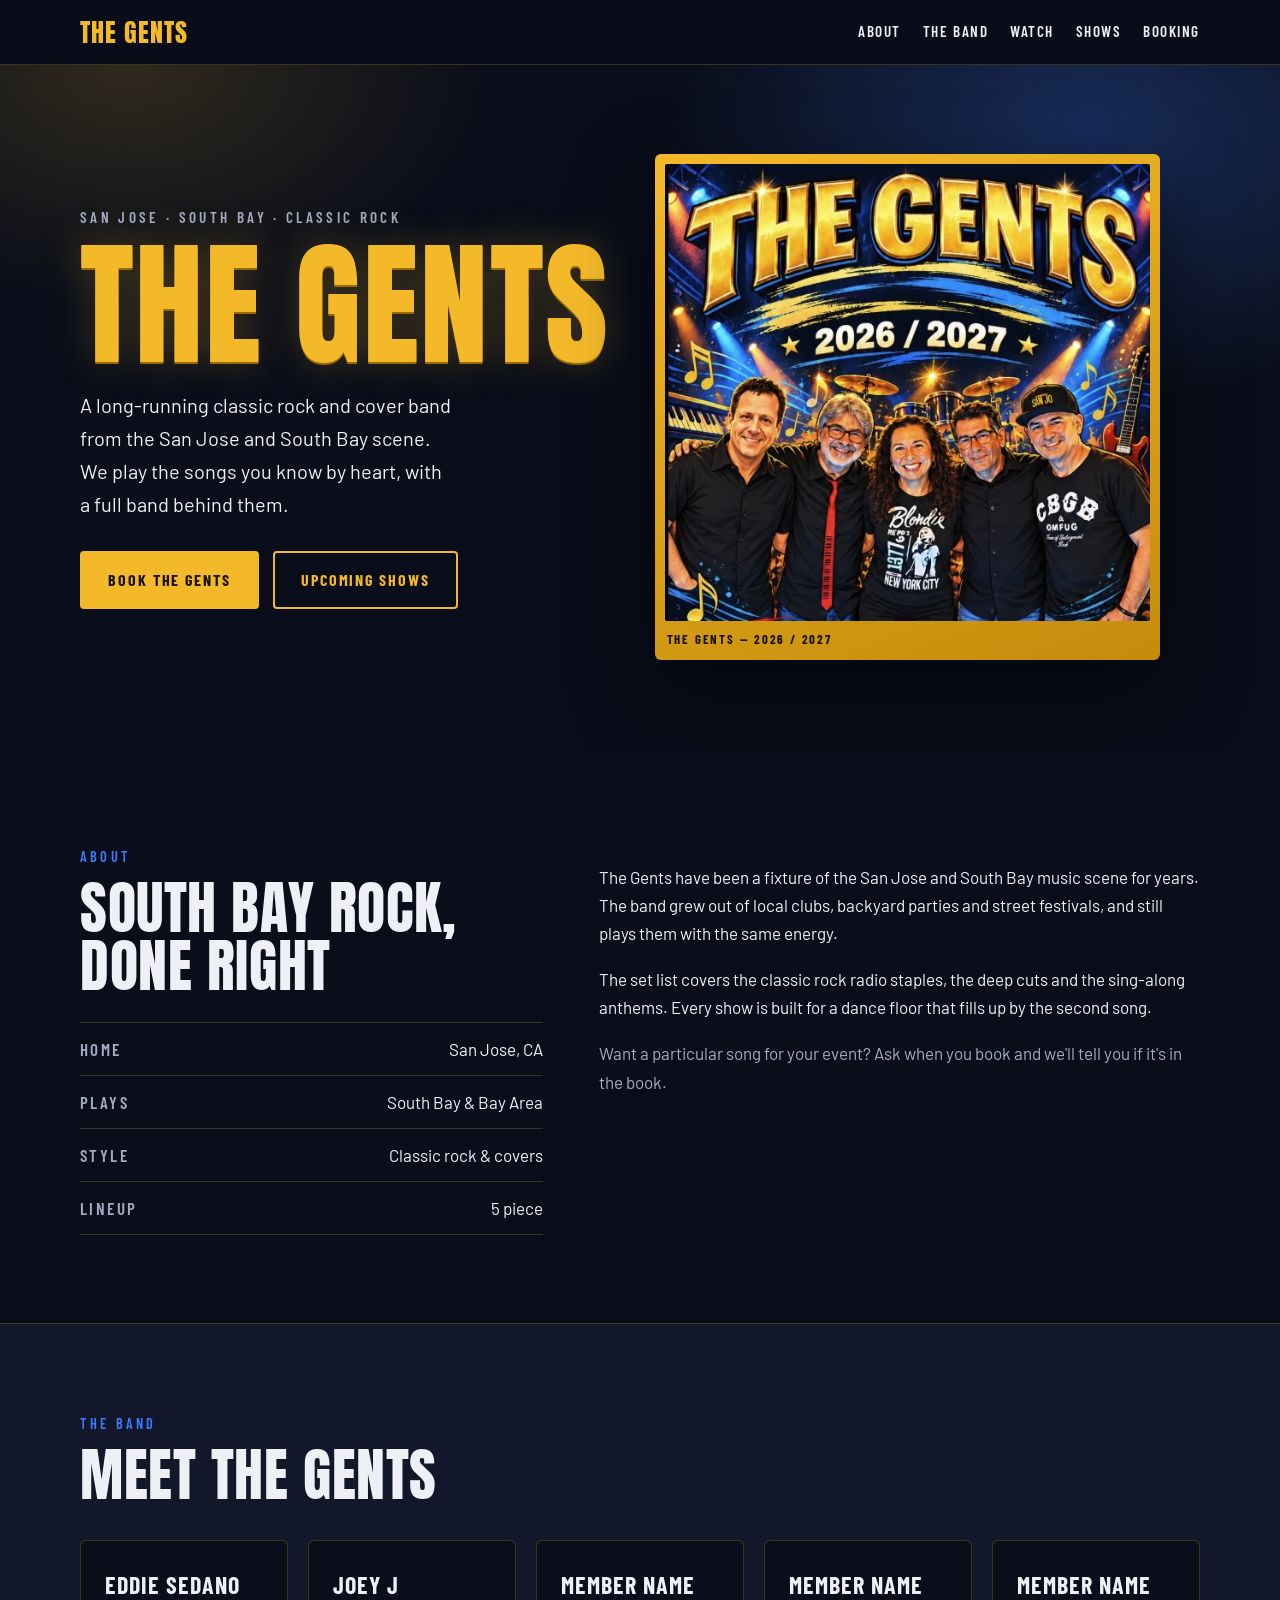
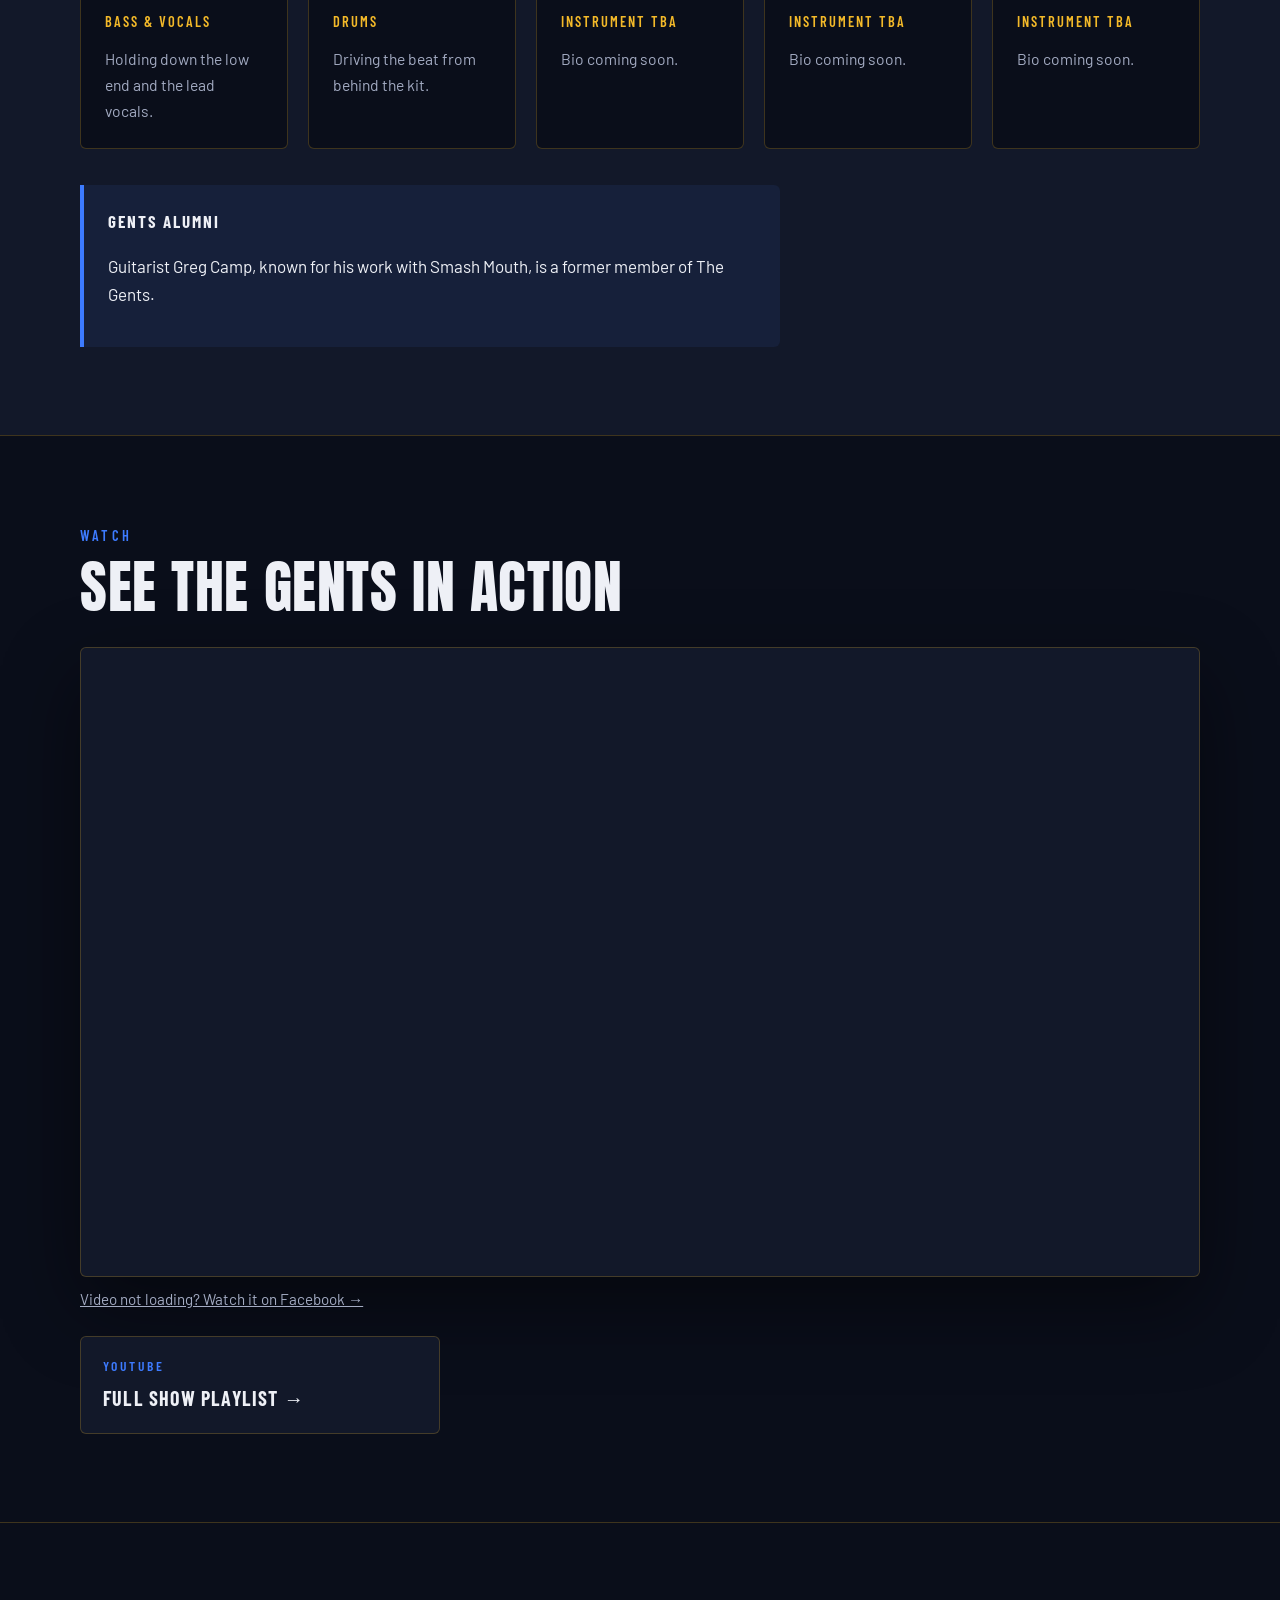
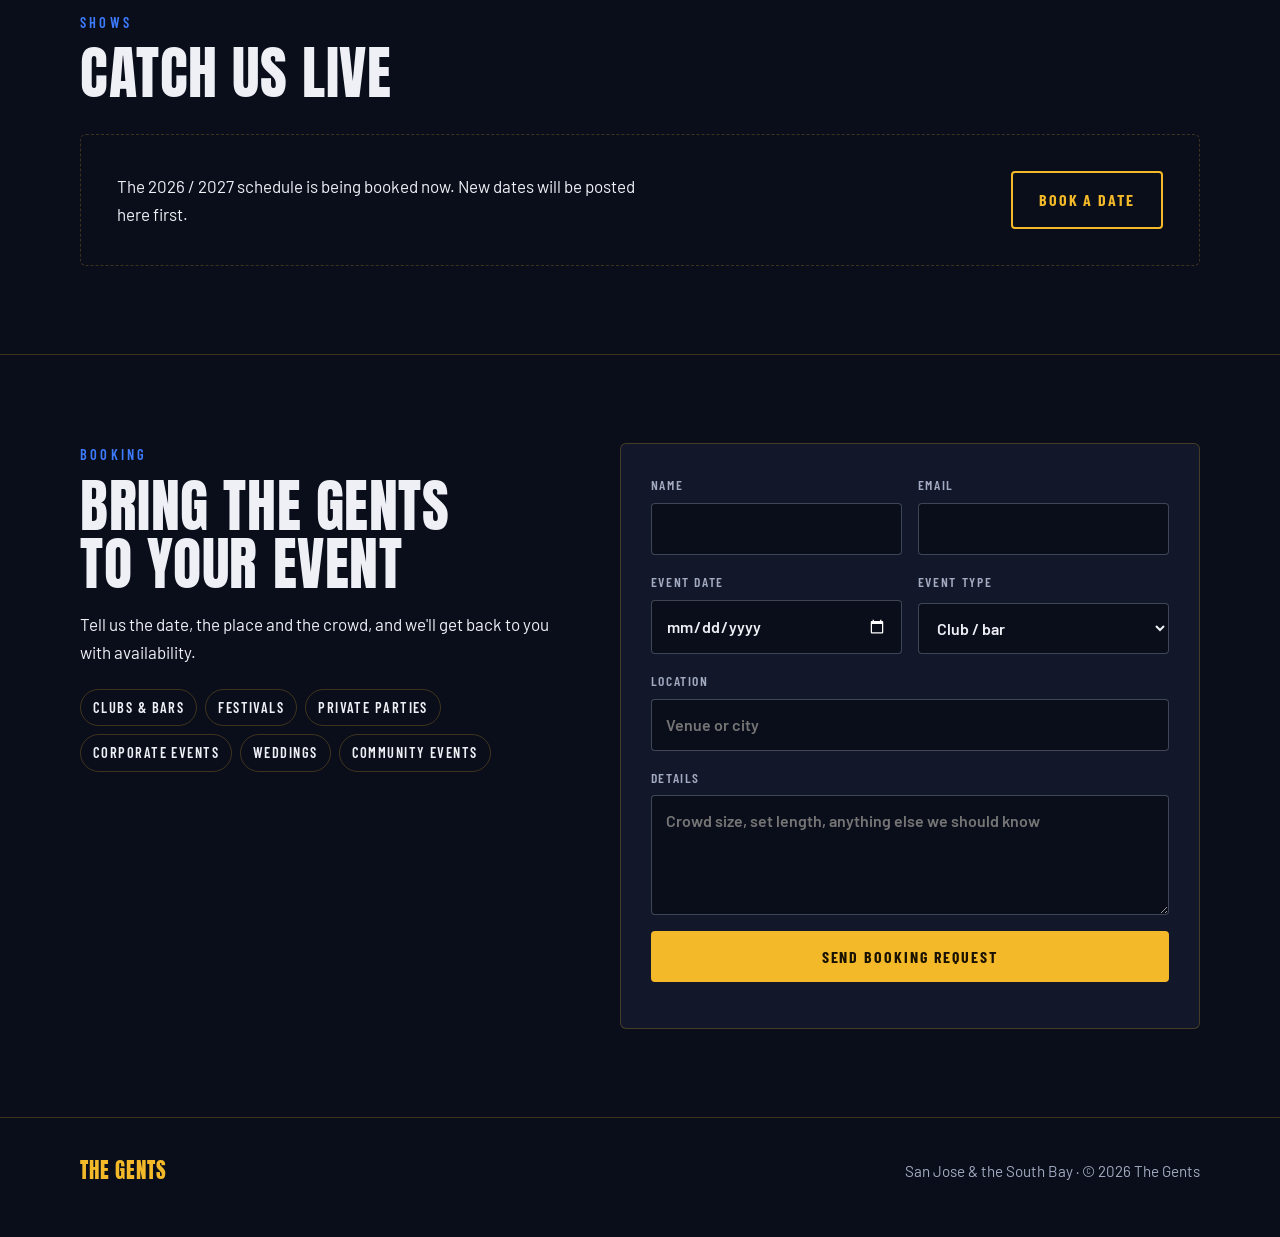
==== index.html @ 7f8b2a6c "Adds embed code for facebook video" ====
<!DOCTYPE html>
<html lang="en">
<head>
<meta charset="utf-8">
<meta name="viewport" content="width=device-width, initial-scale=1">
<title>The Gents</title>
<meta name="description" content="The Gents — classic rock and cover band from San Jose and the South Bay. Book The Gents for clubs, festivals, private parties and corporate events.">
<meta property="og:title" content="The Gents — South Bay Classic Rock">
<meta property="og:description" content="Classic rock and cover band rooted in the San Jose and South Bay music scene.">
<meta property="og:image" content="images/the-gents-2026.jpg">
<meta property="og:type" content="website">
<link rel="preconnect" href="https://fonts.googleapis.com">
<link rel="preconnect" href="https://fonts.gstatic.com" crossorigin>
<link href="https://fonts.googleapis.com/css2?family=Anton&family=Barlow:wght@400;500;600;700&family=Barlow+Condensed:wght@500;600;700&display=swap" rel="stylesheet">
<link rel="stylesheet" href="css/styles.css">
</head>
<body>

<header class="site-header">
  <div class="wrap">
    <a class="logo" href="#top">The Gents</a>
    <nav class="nav" aria-label="Main">
      <a href="#about">About</a>
      <a href="#band">The Band</a>
      <a href="#watch">Watch</a>
      <a href="#shows">Shows</a>
      <a href="#booking">Booking</a>
    </nav>
  </div>
</header>

<main id="top">
  <div class="hero">
    <div class="wrap">
      <div>
        <p class="kicker">San Jose &middot; South Bay &middot; Classic Rock</p>
        <h1>The Gents</h1>
        <p class="lede">A long-running classic rock and cover band from the San Jose and South Bay scene. We play the songs you know by heart, with a full band behind them.</p>
        <div class="actions">
          <a class="btn btn-primary" href="#booking">Book The Gents</a>
          <a class="btn btn-ghost" href="#shows">Upcoming Shows</a>
        </div>
      </div>
      <figure class="photo-frame">
        <img src="images/the-gents-2026.jpg" width="567" height="534" alt="The five members of The Gents standing arm in arm in front of a stage with drums, keyboard and guitar">
        <figcaption>The Gents &mdash; 2026 / 2027</figcaption>
      </figure>
    </div>
  </div>

  <section class="about" id="about">
    <div class="wrap">
      <div>
        <p class="section-label">About</p>
        <h2>South Bay Rock, Done Right</h2>
        <ul class="facts">
          <li><span>Home</span><span>San Jose, CA</span></li>
          <li><span>Plays</span><span>South Bay &amp; Bay Area</span></li>
          <li><span>Style</span><span>Classic rock &amp; covers</span></li>
          <li><span>Lineup</span><span>5 piece</span></li>
        </ul>
      </div>
      <div class="prose">
        <p>The Gents have been a fixture of the San Jose and South Bay music scene for years. The band grew out of local clubs, backyard parties and street festivals, and still plays them with the same energy.</p>
        <p>The set list covers the classic rock radio staples, the deep cuts and the sing-along anthems. Every show is built for a dance floor that fills up by the second song.</p>
        <p class="muted">Want a particular song for your event? Ask when you book and we'll tell you if it's in the book.</p>
      </div>
    </div>
  </section>

  <section class="band" id="band">
    <div class="wrap">
      <p class="section-label">The Band</p>
      <h2>Meet The Gents</h2>
      <div class="members">
        <article class="member">
          <h3>Eddie Sedano</h3>
          <span class="role">Bass &amp; Vocals</span>
          <p>Holding down the low end and the lead vocals.</p>
        </article>
        <article class="member">
          <h3>Joey J</h3>
          <span class="role">Drums</span>
          <p>Driving the beat from behind the kit.</p>
        </article>
        <article class="member">
          <h3>Member Name</h3>
          <span class="role">Instrument TBA</span>
          <p>Bio coming soon.</p>
        </article>
        <article class="member">
          <h3>Member Name</h3>
          <span class="role">Instrument TBA</span>
          <p>Bio coming soon.</p>
        </article>
        <article class="member">
          <h3>Member Name</h3>
          <span class="role">Instrument TBA</span>
          <p>Bio coming soon.</p>
        </article>
      </div>
      <div class="alumni">
        <strong>Gents Alumni</strong>
        <p>Guitarist Greg Camp, known for his work with Smash Mouth, is a former member of The Gents.</p>
      </div>
    </div>
  </section>

  <section class="watch" id="watch">
    <div class="wrap">
      <p class="section-label">Watch</p>
      <h2>See The Gents in Action</h2>
      <!-- Facebook video (16:9). To swap videos, change the URL inside href= (URL-encoded). -->
      <div class="video-frame">
        <iframe
          src="https://www.facebook.com/plugins/video.php?href=https%3A%2F%2Fwww.facebook.com%2Freel%2F1673001644217413&amp;show_text=false&amp;width=560&amp;height=315"
          title="The Gents live video on Facebook"
          loading="lazy"
          allow="autoplay; clipboard-write; encrypted-media; picture-in-picture; web-share"
          allowfullscreen></iframe>
      </div>
      <p class="video-fallback"><a href="https://www.facebook.com/reel/1673001644217413" target="_blank" rel="noopener">Video not loading? Watch it on Facebook &rarr;</a></p>
      <div class="video-links">
        <a class="video-card" href="https://www.youtube.com/playlist?list=PLDFl3p4Y9BRo" target="_blank" rel="noopener">
          <span class="video-card-label">YouTube</span>
          <span class="video-card-title">Full show playlist &rarr;</span>
        </a>
      </div>
    </div>
  </section>

  <section class="shows" id="shows">
    <div class="wrap">
      <p class="section-label">Shows</p>
      <h2>Catch Us Live</h2>
      <!-- To list shows, replace the .shows-empty block with:
      <ul class="show-list">
        <li class="show">
          <time datetime="2026-12-05">Dec 05</time>
          <div><strong>Venue Name</strong><br><span class="muted">City, CA &middot; 8:00 PM</span></div>
          <a class="btn btn-ghost" href="https://example.com">Details</a>
        </li>
      </ul>
      -->
      <div class="shows-empty">
        <p>The 2026 / 2027 schedule is being booked now. New dates will be posted here first.</p>
        <a class="btn btn-ghost" href="#booking">Book a Date</a>
      </div>
    </div>
  </section>

  <section class="booking" id="booking">
    <div class="wrap">
      <div>
        <p class="section-label">Booking</p>
        <h2>Bring The Gents to Your Event</h2>
        <div class="prose">
          <p>Tell us the date, the place and the crowd, and we'll get back to you with availability.</p>
        </div>
        <ul class="event-types">
          <li>Clubs &amp; bars</li>
          <li>Festivals</li>
          <li>Private parties</li>
          <li>Corporate events</li>
          <li>Weddings</li>
          <li>Community events</li>
        </ul>
      </div>
      <!-- Replace YOUR_FORM_ID with the Formspree form ID -->
      <form id="booking-form" action="https://formspree.io/f/YOUR_FORM_ID" method="POST">
        <div class="row">
          <label for="name">Name<input id="name" name="name" type="text" autocomplete="name" required></label>
          <label for="email">Email<input id="email" name="email" type="email" autocomplete="email" required></label>
        </div>
        <div class="row">
          <label for="date">Event date<input id="date" name="event_date" type="date"></label>
          <label for="type">Event type
            <select id="type" name="event_type">
              <option>Club / bar</option>
              <option>Festival</option>
              <option>Private party</option>
              <option>Corporate event</option>
              <option>Wedding</option>
              <option>Other</option>
            </select>
          </label>
        </div>
        <label for="location">Location<input id="location" name="location" type="text" placeholder="Venue or city"></label>
        <label for="message">Details<textarea id="message" name="message" placeholder="Crowd size, set length, anything else we should know"></textarea></label>
        <button class="btn btn-primary" type="submit">Send Booking Request</button>
        <p class="form-note" id="form-note" role="status" aria-live="polite"></p>
      </form>
    </div>
  </section>
</main>

<footer>
  <div class="wrap">
    <a class="logo" href="#top">The Gents</a>
    <span>San Jose &amp; the South Bay &middot; &copy; <span id="year">2026</span> The Gents</span>
  </div>
</footer>

<script>
  document.getElementById('year').textContent = new Date().getFullYear();

  const form = document.getElementById('booking-form');
  const note = document.getElementById('form-note');
  form.addEventListener('submit', async (e) => {
    e.preventDefault();
    if (form.action.includes('YOUR_FORM_ID')) {
      note.className = 'form-note';
      note.textContent = 'The booking form isn’t connected yet. Add the Formspree form ID to turn it on.';
      return;
    }
    note.className = 'form-note';
    note.textContent = 'Sending…';
    try {
      const res = await fetch(form.action, { method: 'POST', body: new FormData(form), headers: { Accept: 'application/json' } });
      if (!res.ok) throw new Error();
      form.reset();
      note.className = 'form-note ok';
      note.textContent = 'Thanks! We got your request and will be in touch soon.';
    } catch {
      note.textContent = 'That didn’t go through. Please try again in a minute.';
    }
  });
</script>
</body>
</html>
---- css/styles.css ----
/* Layout idea: a dark stage. Gold marquee type, a framed band photo, short sections separated by stage-light rules. */
:root {
  --stage: #0a0e1a;
  --stage-2: #121829;
  --ink: #eef0f6;
  --muted: #a3abc2;
  --gold: #f3b929;
  --spot: #3d7bff;
  --line: rgba(243, 185, 41, .22);
  --font-display: "Anton", "Impact", "Arial Narrow Bold", sans-serif;
  --font-label: "Barlow Condensed", "Arial Narrow", sans-serif;
  --font-body: "Barlow", "Helvetica Neue", Arial, sans-serif;
  --wrap: 1120px;
  color-scheme: dark;
}
* { box-sizing: border-box; }
html { scroll-behavior: smooth; }
@media (prefers-reduced-motion: reduce) { html { scroll-behavior: auto; } }
body {
  margin: 0;
  background: var(--stage);
  color: var(--ink);
  font-family: var(--font-body);
  font-size: 1.0625rem;
  line-height: 1.65;
}
img { max-width: 100%; display: block; }
a { color: var(--gold); }
a:focus-visible, button:focus-visible, input:focus-visible, select:focus-visible, textarea:focus-visible {
  outline: 3px solid var(--gold); outline-offset: 3px;
}
h1, h2, h3 { text-wrap: balance; margin: 0; }
.wrap { width: min(var(--wrap), 100% - 40px); margin-inline: auto; }

/* Header */
.site-header {
  position: sticky; top: 0; z-index: 10;
  background: rgba(10, 14, 26, .88);
  backdrop-filter: blur(10px);
  border-bottom: 1px solid var(--line);
}
.site-header .wrap { display: flex; align-items: center; justify-content: space-between; gap: 16px; min-height: 64px; flex-wrap: wrap; }
.logo { font-family: var(--font-display); font-size: 1.6rem; letter-spacing: .04em; color: var(--gold); text-decoration: none; text-transform: uppercase; }
.nav { display: flex; gap: 22px; flex-wrap: wrap; }
.nav a { font-family: var(--font-label); font-weight: 600; text-transform: uppercase; letter-spacing: .1em; font-size: .95rem; color: var(--ink); text-decoration: none; }
.nav a:hover { color: var(--gold); }

/* Hero */
.hero {
  position: relative; overflow: hidden;
  background:
    radial-gradient(600px 380px at 85% 10%, rgba(61, 123, 255, .28), transparent 70%),
    radial-gradient(520px 340px at 10% 0%, rgba(243, 185, 41, .16), transparent 70%),
    var(--stage);
  padding: 72px 0 80px;
}
.hero .wrap { display: grid; grid-template-columns: 1.05fr .95fr; gap: 56px; align-items: center; }
.kicker { font-family: var(--font-label); font-weight: 600; text-transform: uppercase; letter-spacing: .22em; color: var(--muted); font-size: .95rem; margin: 0 0 14px; }
.hero h1 {
  font-family: var(--font-display); font-weight: 400; text-transform: uppercase;
  font-size: clamp(4rem, 11vw, 8.5rem); line-height: .9; letter-spacing: .01em;
  color: var(--gold);
  text-shadow: 0 2px 0 #9a6a00, 0 0 40px rgba(243, 185, 41, .25);
}
.hero p.lede { font-size: 1.25rem; color: var(--ink); max-width: 34ch; margin: 22px 0 30px; }
.actions { display: flex; gap: 14px; flex-wrap: wrap; }
.btn {
  display: inline-flex; align-items: center; justify-content: center;
  font-family: var(--font-label); font-weight: 700; text-transform: uppercase; letter-spacing: .12em; font-size: 1rem;
  padding: 14px 26px; border-radius: 4px; text-decoration: none; cursor: pointer; border: 2px solid var(--gold);
}
.btn-primary { background: var(--gold); color: #1a1200; }
.btn-primary:hover { background: #ffcb4a; }
.btn-ghost { background: transparent; color: var(--gold); }
.btn-ghost:hover { background: rgba(243, 185, 41, .1); }
.photo-frame {
  position: relative; padding: 10px; background: linear-gradient(160deg, var(--gold), #c58c0c);
  border-radius: 6px; box-shadow: 0 30px 80px rgba(0, 0, 0, .55);
  max-width: 560px; justify-self: end; width: 100%;
}
.photo-frame img { border-radius: 2px; width: 100%; height: auto; }
.photo-frame figcaption { font-family: var(--font-label); text-transform: uppercase; letter-spacing: .14em; font-size: .8rem; color: #1a1200; font-weight: 700; padding: 8px 2px 0; }

/* Sections */
section { padding: 88px 0; }
section + section { border-top: 1px solid var(--line); }
.section-label { font-family: var(--font-label); font-weight: 600; text-transform: uppercase; letter-spacing: .22em; color: var(--spot); font-size: .9rem; margin: 0 0 10px; }
h2 { font-family: var(--font-display); font-weight: 400; text-transform: uppercase; font-size: clamp(2.4rem, 5vw, 3.6rem); line-height: 1; letter-spacing: .01em; }
.prose { max-width: 65ch; color: var(--ink); }
.prose p { margin: 18px 0 0; }
.muted { color: var(--muted); }

.about .wrap { display: grid; grid-template-columns: 1fr 1.3fr; gap: 56px; align-items: start; }
.facts { list-style: none; padding: 0; margin: 28px 0 0; display: grid; gap: 0; border-top: 1px solid var(--line); }
.facts li { display: flex; justify-content: space-between; gap: 16px; padding: 12px 0; border-bottom: 1px solid var(--line); }
.facts span:first-child { font-family: var(--font-label); text-transform: uppercase; letter-spacing: .14em; color: var(--muted); font-weight: 600; }
.facts span:last-child { text-align: right; }

/* Band */
.band { background: var(--stage-2); }
.members { display: grid; grid-template-columns: repeat(auto-fit, minmax(190px, 1fr)); gap: 20px; margin-top: 36px; }
.member { padding: 24px; border: 1px solid var(--line); border-radius: 6px; background: var(--stage); display: grid; gap: 6px; align-content: start; }
.member h3 { font-family: var(--font-label); font-weight: 700; font-size: 1.5rem; text-transform: uppercase; letter-spacing: .04em; }
.member .role { color: var(--gold); font-family: var(--font-label); font-weight: 600; text-transform: uppercase; letter-spacing: .14em; font-size: .9rem; }
.member p { margin: 6px 0 0; color: var(--muted); font-size: .98rem; }
.alumni { margin-top: 36px; padding: 22px 24px; border-left: 4px solid var(--spot); background: rgba(61, 123, 255, .08); border-radius: 0 6px 6px 0; max-width: 70ch; }
.alumni strong { font-family: var(--font-label); text-transform: uppercase; letter-spacing: .12em; }

/* Watch */
.video-frame {
  margin-top: 32px; aspect-ratio: 16 / 9; width: 100%;
  border: 1px solid var(--line); border-radius: 6px; overflow: hidden;
  background: var(--stage-2); box-shadow: 0 30px 80px rgba(0, 0, 0, .45);
}
.video-frame iframe { width: 100%; height: 100%; border: 0; display: block; }
.video-fallback { margin: 10px 0 0; font-size: .95rem; }
.video-fallback a { color: var(--muted); }
.video-fallback a:hover { color: var(--gold); }
.video-links { display: grid; grid-template-columns: repeat(auto-fill, minmax(240px, 360px)); gap: 16px; margin-top: 24px; }
.video-card {
  display: grid; gap: 4px; padding: 18px 22px; text-decoration: none;
  border: 1px solid var(--line); border-radius: 6px; background: var(--stage-2);
  transition: border-color .15s, background .15s;
}
.video-card:hover { border-color: var(--gold); background: rgba(243, 185, 41, .08); }
.video-card-label { font-family: var(--font-label); font-weight: 600; text-transform: uppercase; letter-spacing: .18em; font-size: .85rem; color: var(--spot); }
.video-card-title { font-family: var(--font-label); font-weight: 700; text-transform: uppercase; letter-spacing: .06em; font-size: 1.25rem; color: var(--ink); }

/* Shows */
.shows-empty { margin-top: 32px; padding: 36px; border: 1px dashed var(--line); border-radius: 6px; display: flex; justify-content: space-between; align-items: center; gap: 24px; flex-wrap: wrap; }
.shows-empty p { margin: 0; max-width: 52ch; }
.show-list { list-style: none; padding: 0; margin: 32px 0 0; display: grid; gap: 12px; }
.show { display: grid; grid-template-columns: 110px 1fr auto; gap: 20px; align-items: center; padding: 18px 22px; border: 1px solid var(--line); border-radius: 6px; }
.show time { font-family: var(--font-display); font-size: 1.6rem; color: var(--gold); line-height: 1; text-transform: uppercase; }

/* Booking */
.booking .wrap { display: grid; grid-template-columns: 1fr 1.2fr; gap: 56px; align-items: start; }
.event-types { display: flex; flex-wrap: wrap; gap: 8px; margin-top: 22px; padding: 0; list-style: none; }
.event-types li { font-family: var(--font-label); font-weight: 600; text-transform: uppercase; letter-spacing: .1em; font-size: .9rem; padding: 6px 12px; border: 1px solid var(--line); border-radius: 999px; color: var(--ink); }
form { display: grid; gap: 16px; padding: 30px; background: var(--stage-2); border: 1px solid var(--line); border-radius: 6px; }
.row { display: grid; grid-template-columns: 1fr 1fr; gap: 16px; }
label { display: grid; gap: 6px; font-family: var(--font-label); font-weight: 600; text-transform: uppercase; letter-spacing: .12em; font-size: .85rem; color: var(--muted); }
input, select, textarea {
  font: inherit; font-family: var(--font-body); text-transform: none; letter-spacing: normal; font-size: 1rem;
  color: var(--ink); background: var(--stage); border: 1px solid rgba(163, 171, 194, .35); border-radius: 4px; padding: 12px 14px;
}
textarea { min-height: 120px; resize: vertical; }
.form-note { margin: 0; font-size: .95rem; color: var(--muted); }
.form-note.ok { color: var(--gold); }

/* Footer */
footer { border-top: 1px solid var(--line); padding: 36px 0 48px; color: var(--muted); font-size: .95rem; }
footer .wrap { display: flex; justify-content: space-between; gap: 16px; flex-wrap: wrap; align-items: center; }
footer .logo { font-size: 1.3rem; }

@media (max-width: 860px) {
  .hero .wrap, .about .wrap, .booking .wrap { grid-template-columns: 1fr; gap: 40px; }
  .photo-frame { justify-self: center; }
  .hero { padding: 48px 0 60px; }
  section { padding: 64px 0; }
}
@media (max-width: 520px) {
  .nav { gap: 14px; }
  .row { grid-template-columns: 1fr; }
  .show { grid-template-columns: 1fr; gap: 6px; }
  form { padding: 22px; }
}
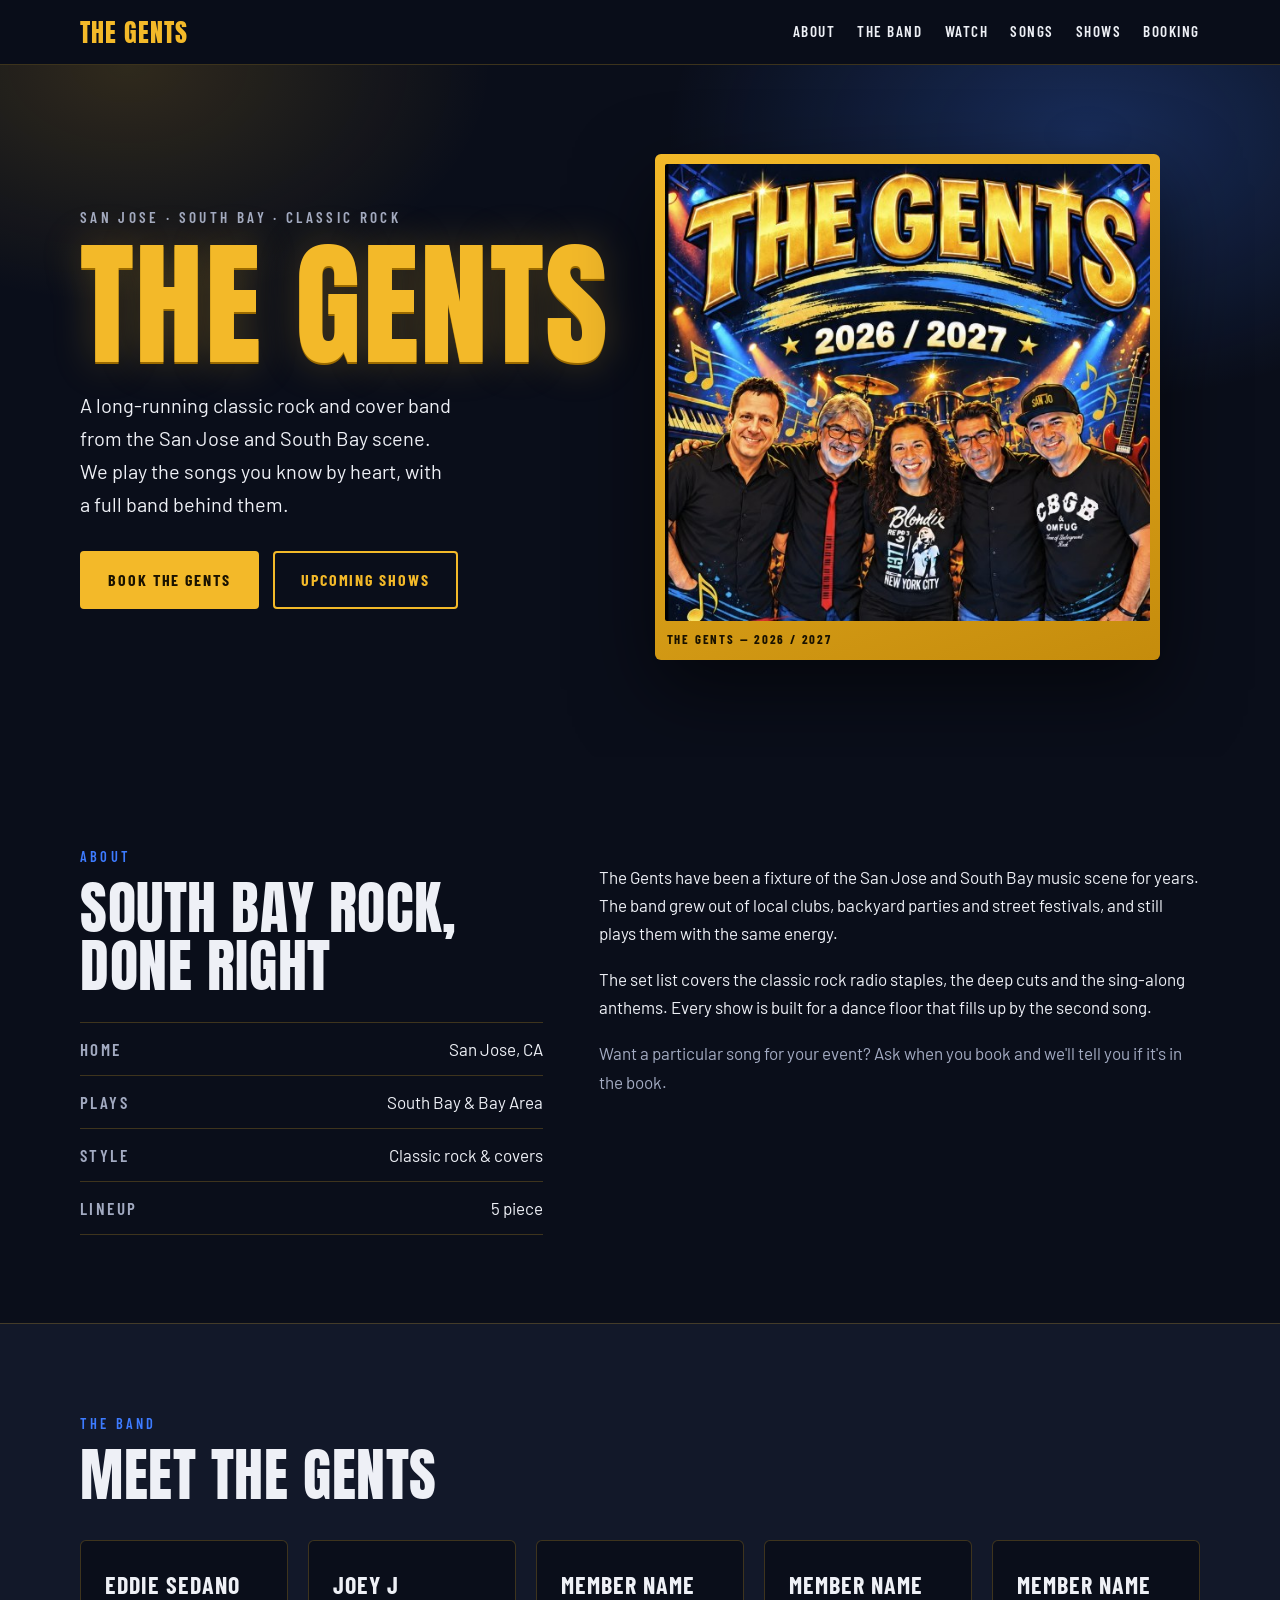
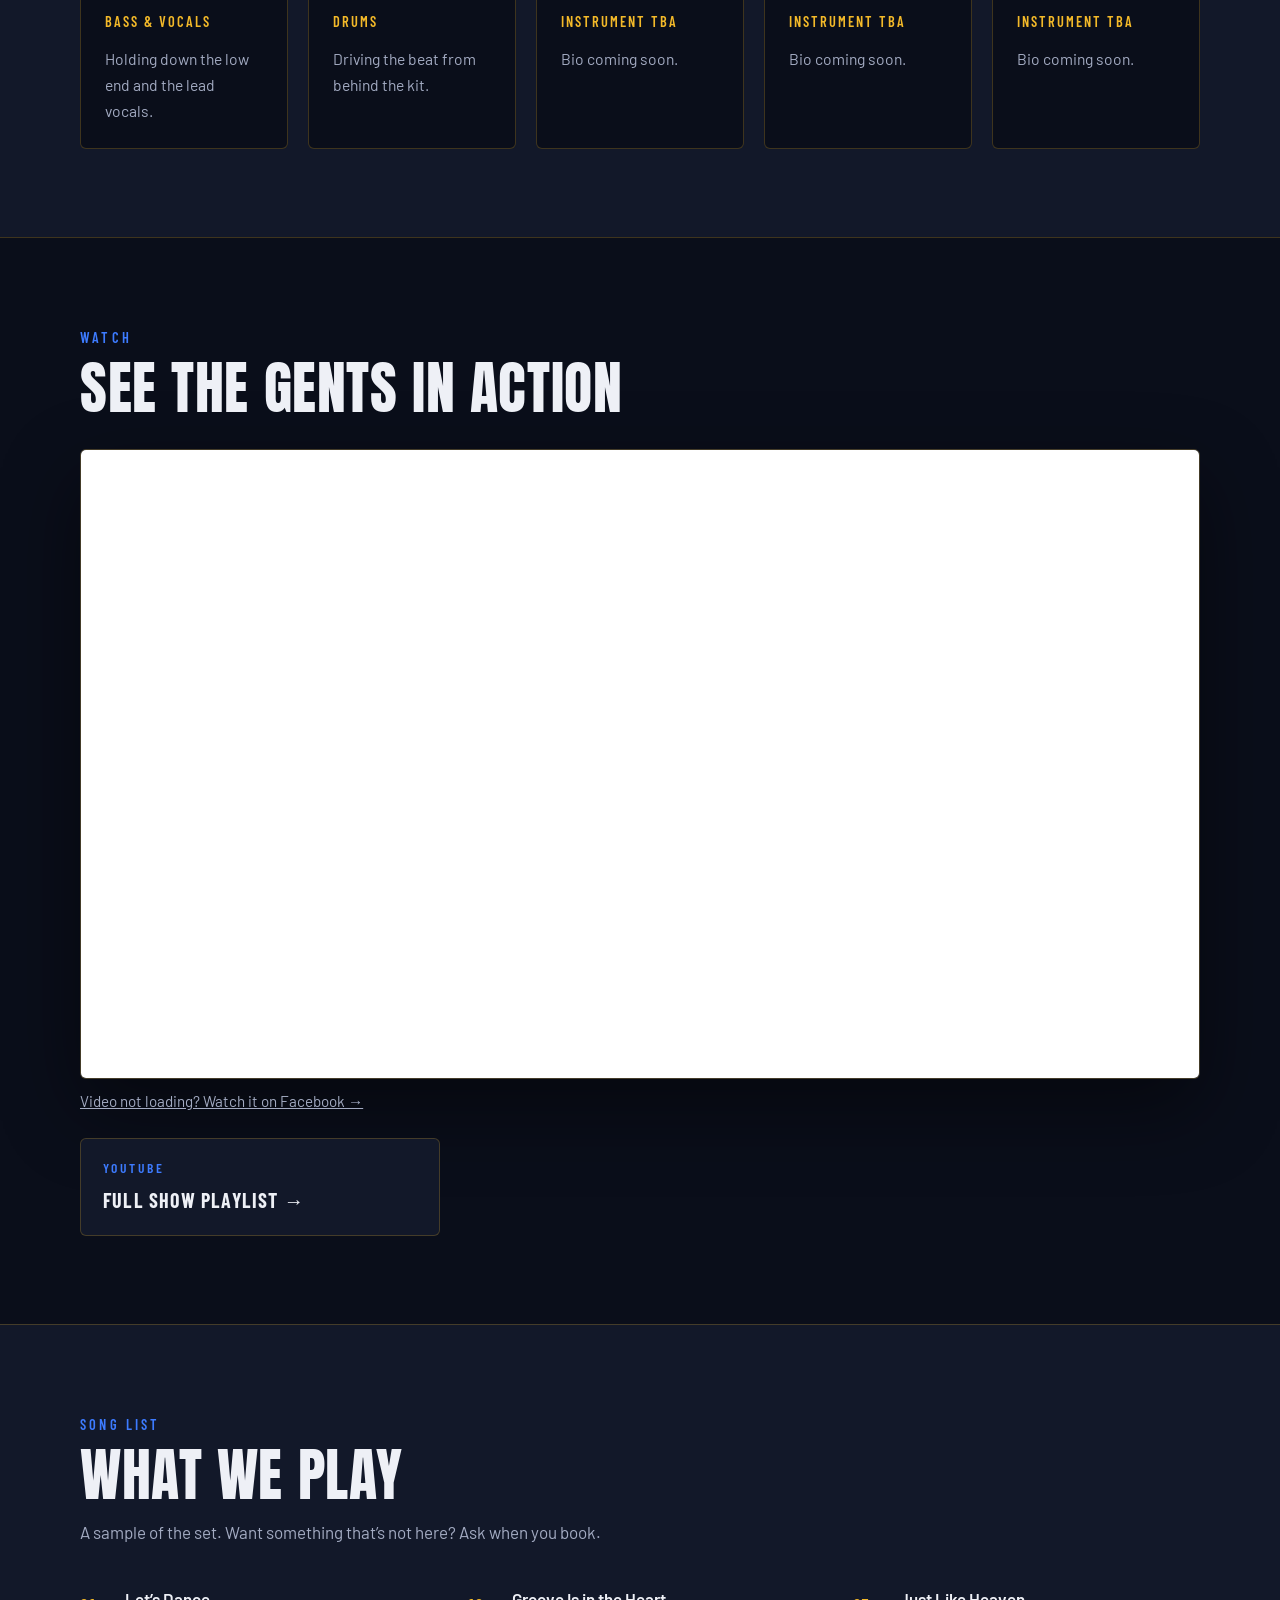
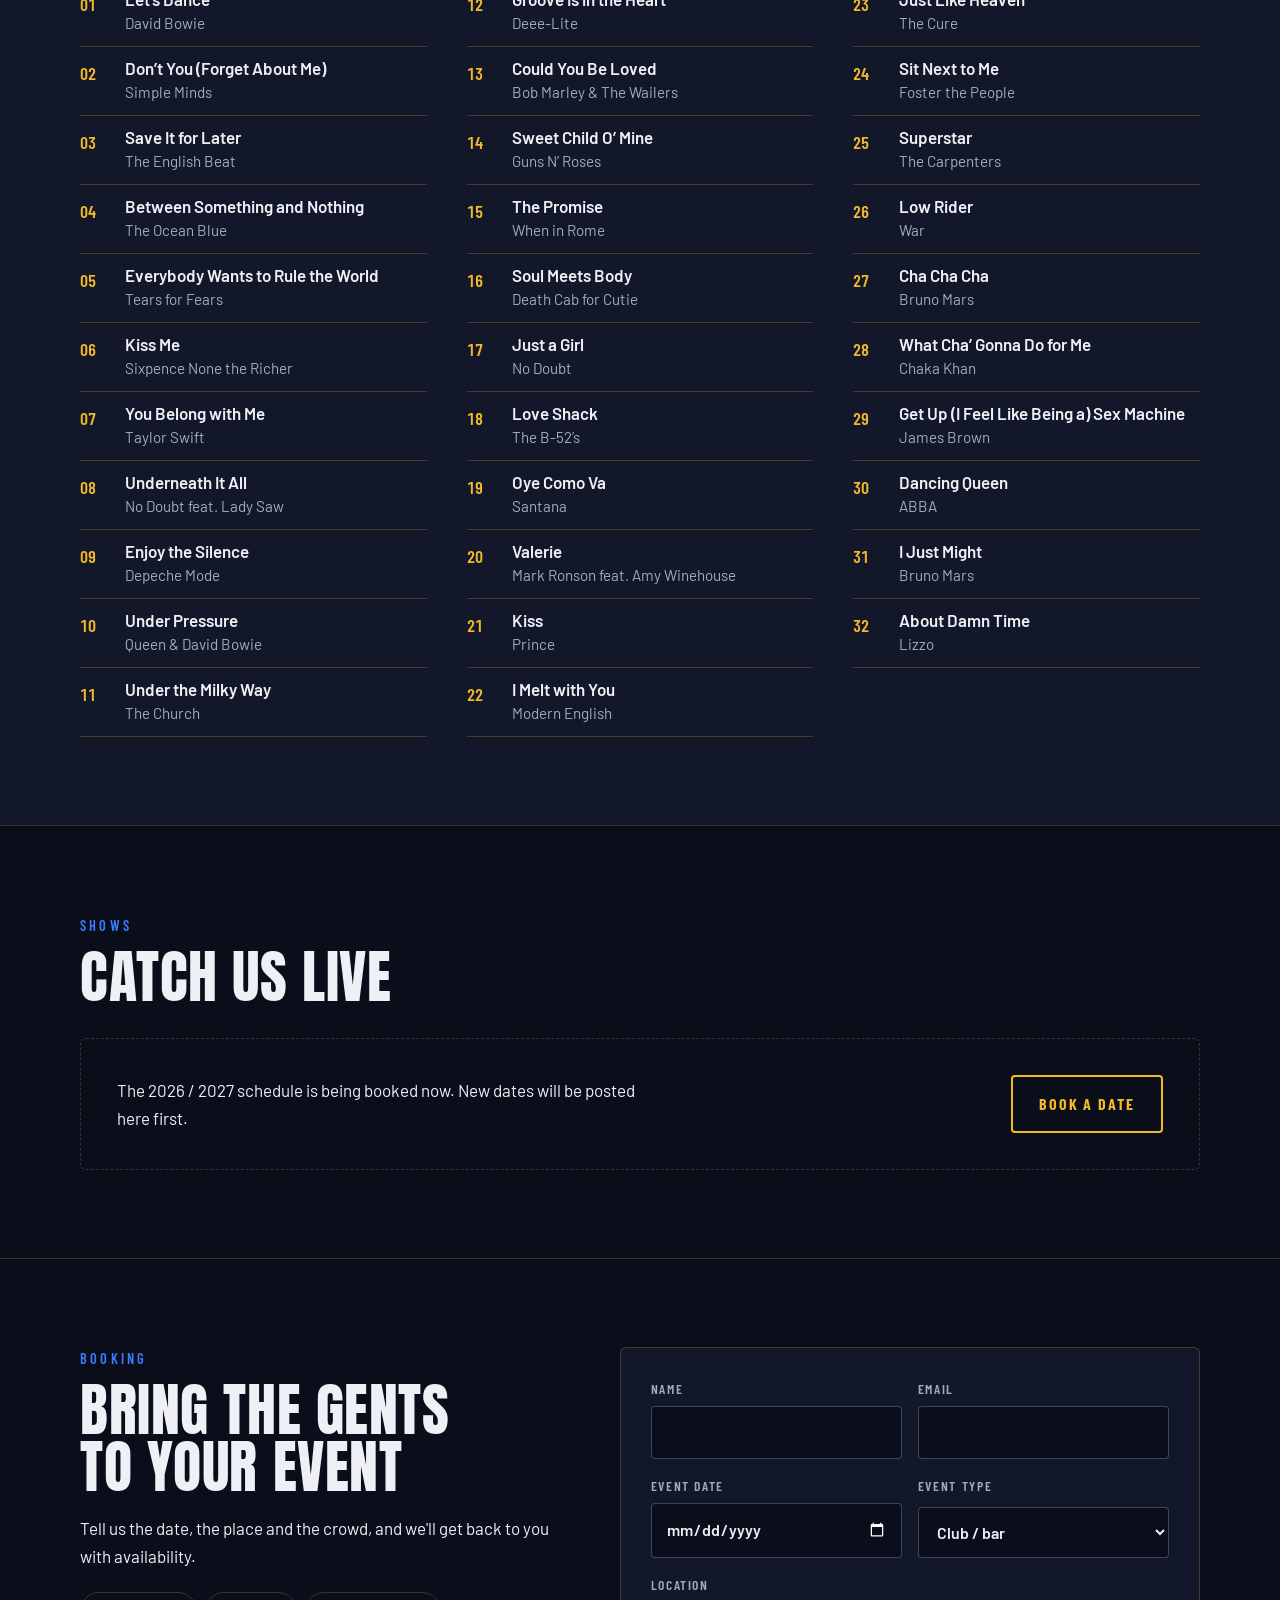
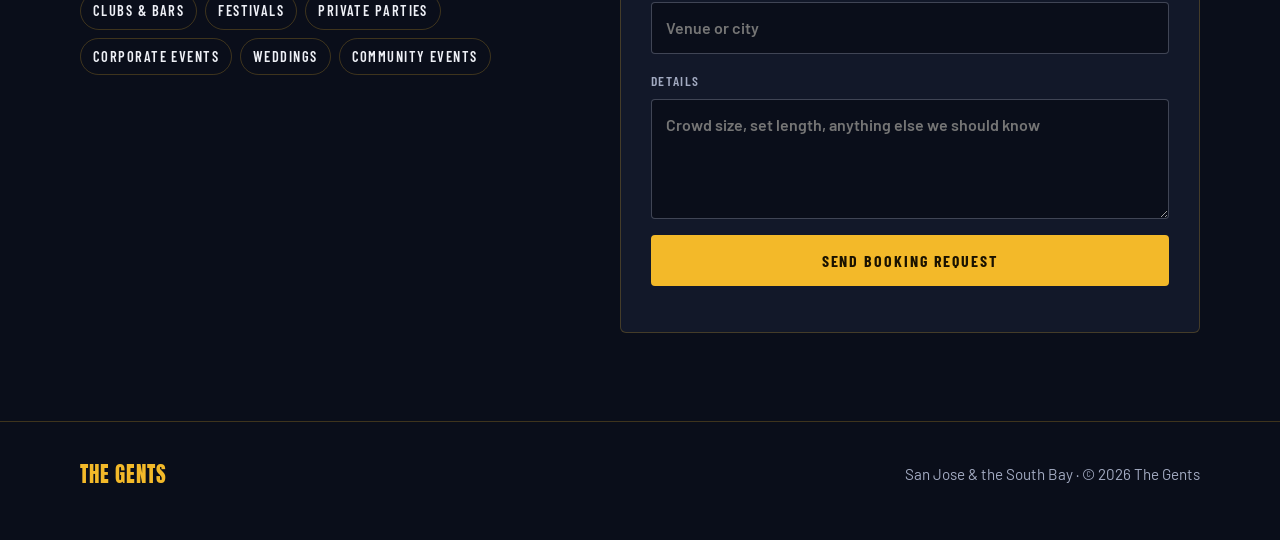
==== commit 56599339: "renamed file" ====
--- a/index.html
+++ b/index.html
@@ -23,6 +23,7 @@
       <a href="#about">About</a>
       <a href="#band">The Band</a>
       <a href="#watch">Watch</a>
+      <a href="#songs">Songs</a>
       <a href="#shows">Shows</a>
       <a href="#booking">Booking</a>
     </nav>
@@ -98,10 +99,6 @@
           <span class="role">Instrument TBA</span>
           <p>Bio coming soon.</p>
         </article>
-      </div>
-      <div class="alumni">
-        <strong>Gents Alumni</strong>
-        <p>Guitarist Greg Camp, known for his work with Smash Mouth, is a former member of The Gents.</p>
       </div>
     </div>
   </section>
@@ -126,6 +123,48 @@
           <span class="video-card-title">Full show playlist &rarr;</span>
         </a>
       </div>
+    </div>
+  </section>
+
+  <section class="songs" id="songs">
+    <div class="wrap">
+      <p class="section-label">Song List</p>
+      <h2>What We Play</h2>
+      <p class="songs-intro muted">A sample of the set. Want something that&rsquo;s not here? Ask when you book.</p>
+      <ol class="song-list">
+        <li><span class="song">Let&rsquo;s Dance</span><span class="artist">David Bowie</span></li>
+        <li><span class="song">Don&rsquo;t You (Forget About Me)</span><span class="artist">Simple Minds</span></li>
+        <li><span class="song">Save It for Later</span><span class="artist">The English Beat</span></li>
+        <li><span class="song">Between Something and Nothing</span><span class="artist">The Ocean Blue</span></li>
+        <li><span class="song">Everybody Wants to Rule the World</span><span class="artist">Tears for Fears</span></li>
+        <li><span class="song">Kiss Me</span><span class="artist">Sixpence None the Richer</span></li>
+        <li><span class="song">You Belong with Me</span><span class="artist">Taylor Swift</span></li>
+        <li><span class="song">Underneath It All</span><span class="artist">No Doubt feat. Lady Saw</span></li>
+        <li><span class="song">Enjoy the Silence</span><span class="artist">Depeche Mode</span></li>
+        <li><span class="song">Under Pressure</span><span class="artist">Queen &amp; David Bowie</span></li>
+        <li><span class="song">Under the Milky Way</span><span class="artist">The Church</span></li>
+        <li><span class="song">Groove Is in the Heart</span><span class="artist">Deee-Lite</span></li>
+        <li><span class="song">Could You Be Loved</span><span class="artist">Bob Marley &amp; The Wailers</span></li>
+        <li><span class="song">Sweet Child O&rsquo; Mine</span><span class="artist">Guns N&rsquo; Roses</span></li>
+        <li><span class="song">The Promise</span><span class="artist">When in Rome</span></li>
+        <li><span class="song">Soul Meets Body</span><span class="artist">Death Cab for Cutie</span></li>
+        <li><span class="song">Just a Girl</span><span class="artist">No Doubt</span></li>
+        <li><span class="song">Love Shack</span><span class="artist">The B-52&rsquo;s</span></li>
+        <li><span class="song">Oye Como Va</span><span class="artist">Santana</span></li>
+        <li><span class="song">Valerie</span><span class="artist">Mark Ronson feat. Amy Winehouse</span></li>
+        <li><span class="song">Kiss</span><span class="artist">Prince</span></li>
+        <li><span class="song">I Melt with You</span><span class="artist">Modern English</span></li>
+        <li><span class="song">Just Like Heaven</span><span class="artist">The Cure</span></li>
+        <li><span class="song">Sit Next to Me</span><span class="artist">Foster the People</span></li>
+        <li><span class="song">Superstar</span><span class="artist">The Carpenters</span></li>
+        <li><span class="song">Low Rider</span><span class="artist">War</span></li>
+        <li><span class="song">Cha Cha Cha</span><span class="artist">Bruno Mars</span></li>
+        <li><span class="song">What Cha&rsquo; Gonna Do for Me</span><span class="artist">Chaka Khan</span></li>
+        <li><span class="song">Get Up (I Feel Like Being a) Sex Machine</span><span class="artist">James Brown</span></li>
+        <li><span class="song">Dancing Queen</span><span class="artist">ABBA</span></li>
+        <li><span class="song">I Just Might</span><span class="artist">Bruno Mars</span></li>
+        <li><span class="song">About Damn Time</span><span class="artist">Lizzo</span></li>
+      </ol>
     </div>
   </section>
 
--- a/css/styles.css
+++ b/css/styles.css
@@ -165,3 +165,24 @@
   .show { grid-template-columns: 1fr; gap: 6px; }
   form { padding: 22px; }
 }
+
+/* Song list */
+.songs { background: var(--stage-2); }
+.songs-intro { margin: 14px 0 0; max-width: 60ch; }
+.song-list {
+  list-style: none; padding: 0; margin: 32px 0 0;
+  columns: 3 280px; column-gap: 40px;
+  counter-reset: song;
+}
+.song-list li {
+  break-inside: avoid; counter-increment: song;
+  display: grid; grid-template-columns: 2.2em 1fr; column-gap: 8px;
+  padding: 10px 0; border-bottom: 1px solid var(--line);
+}
+.song-list li::before {
+  content: counter(song, decimal-leading-zero);
+  grid-row: span 2; font-family: var(--font-label); font-weight: 600;
+  color: var(--gold); font-variant-numeric: tabular-nums; padding-top: 2px;
+}
+.song-list .song { font-weight: 600; color: var(--ink); line-height: 1.35; }
+.song-list .artist { color: var(--muted); font-size: .95rem; }
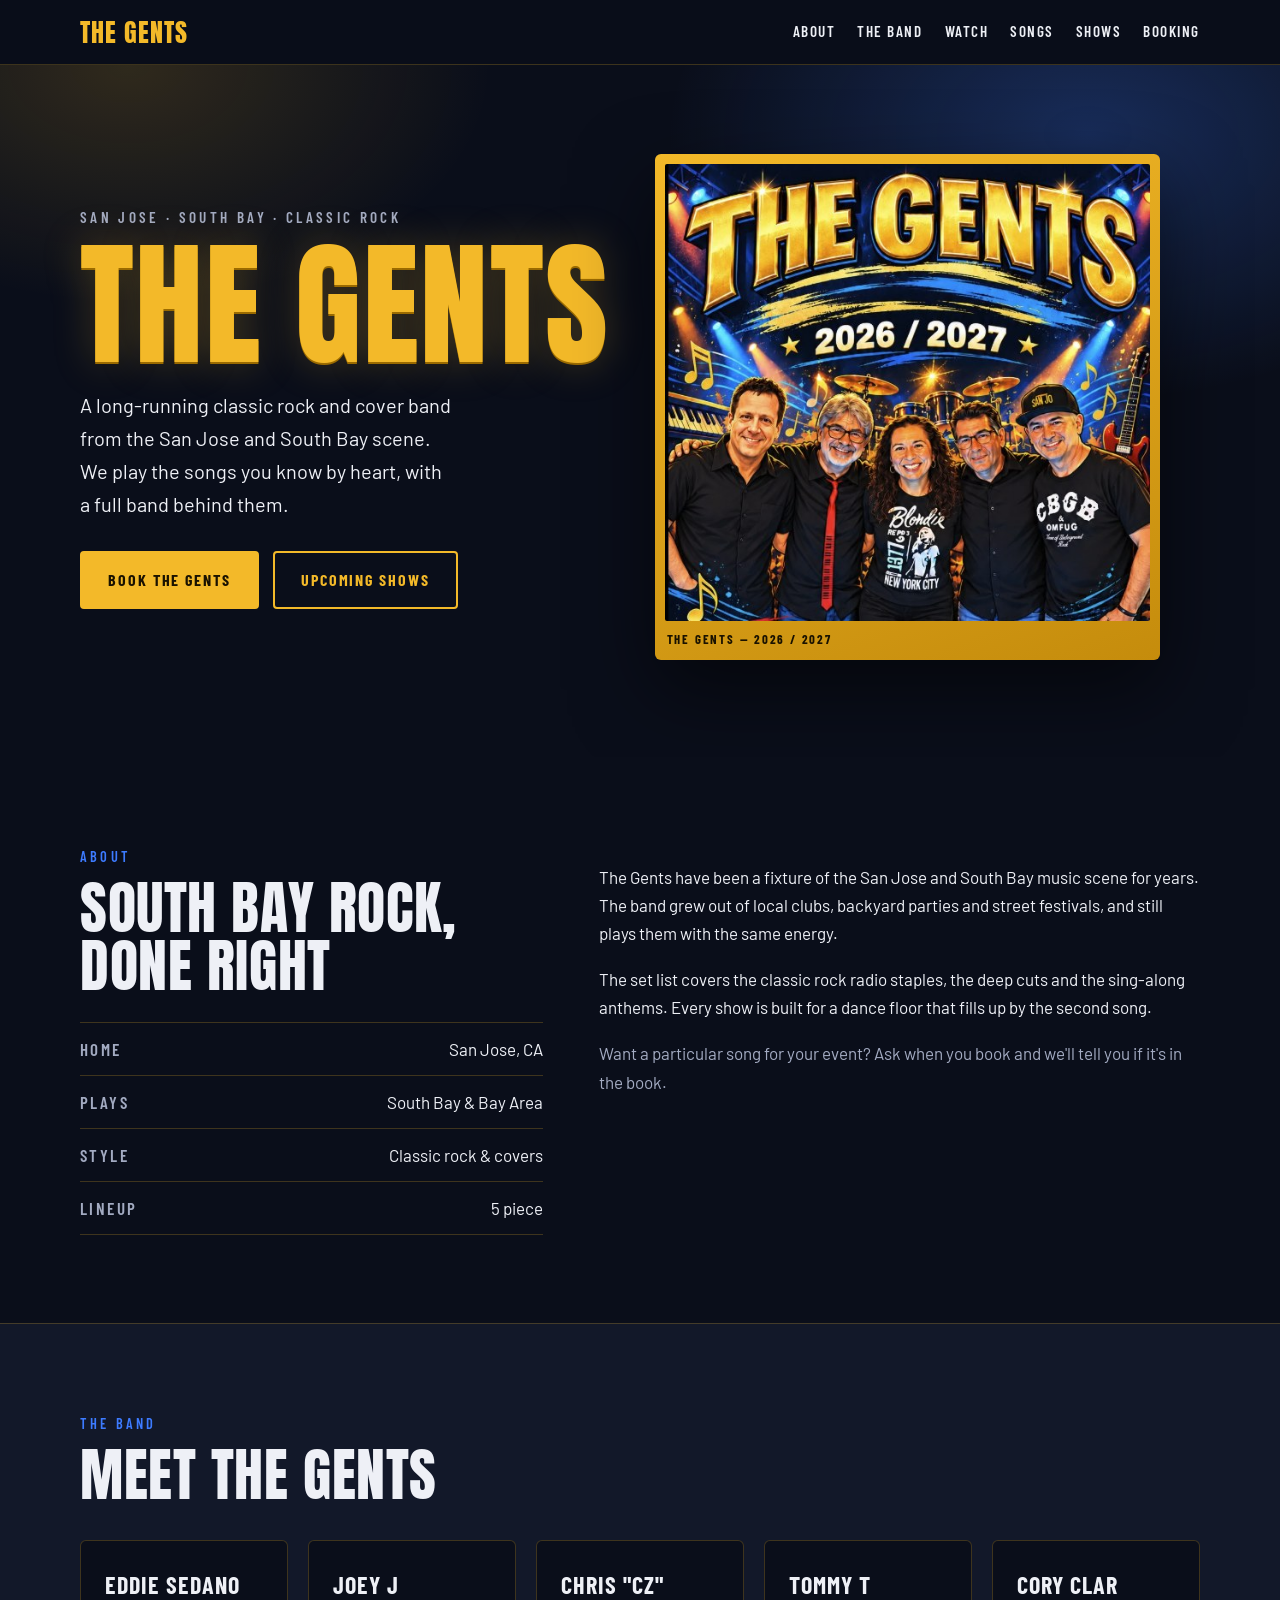
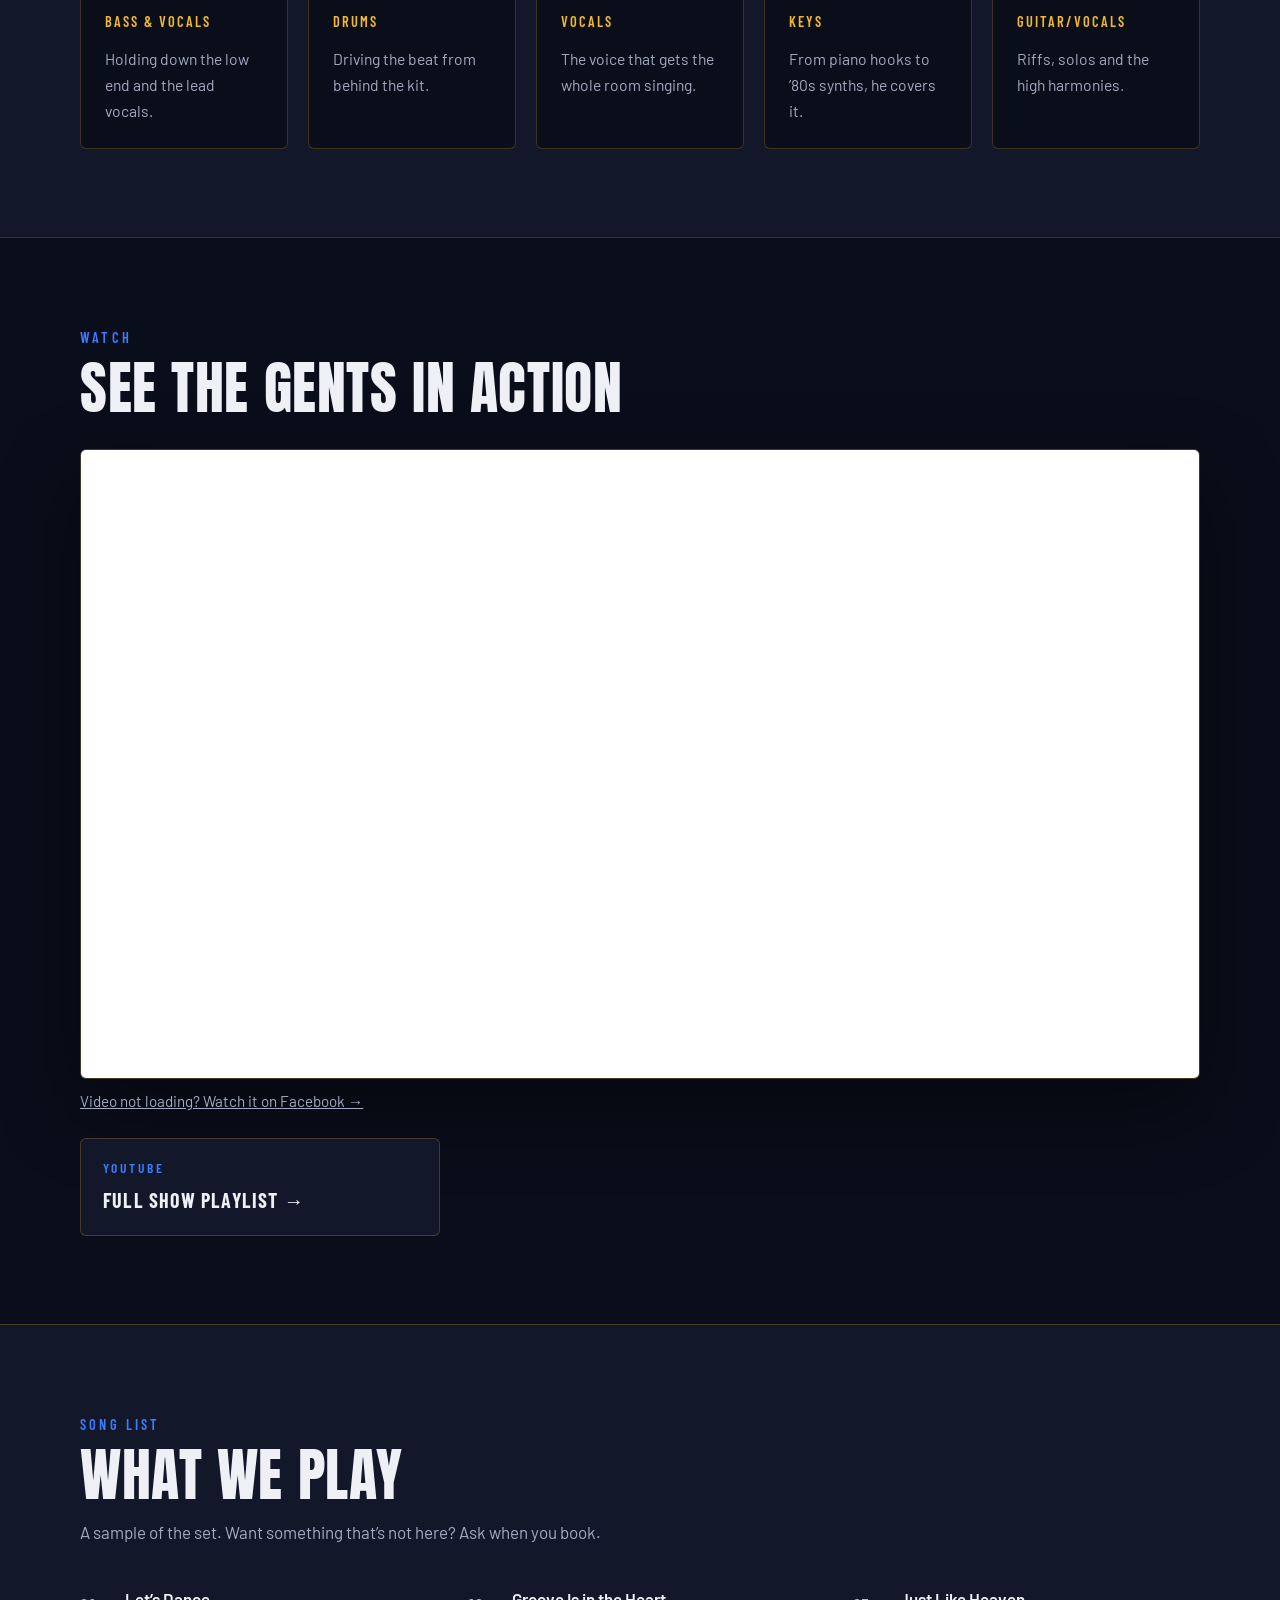
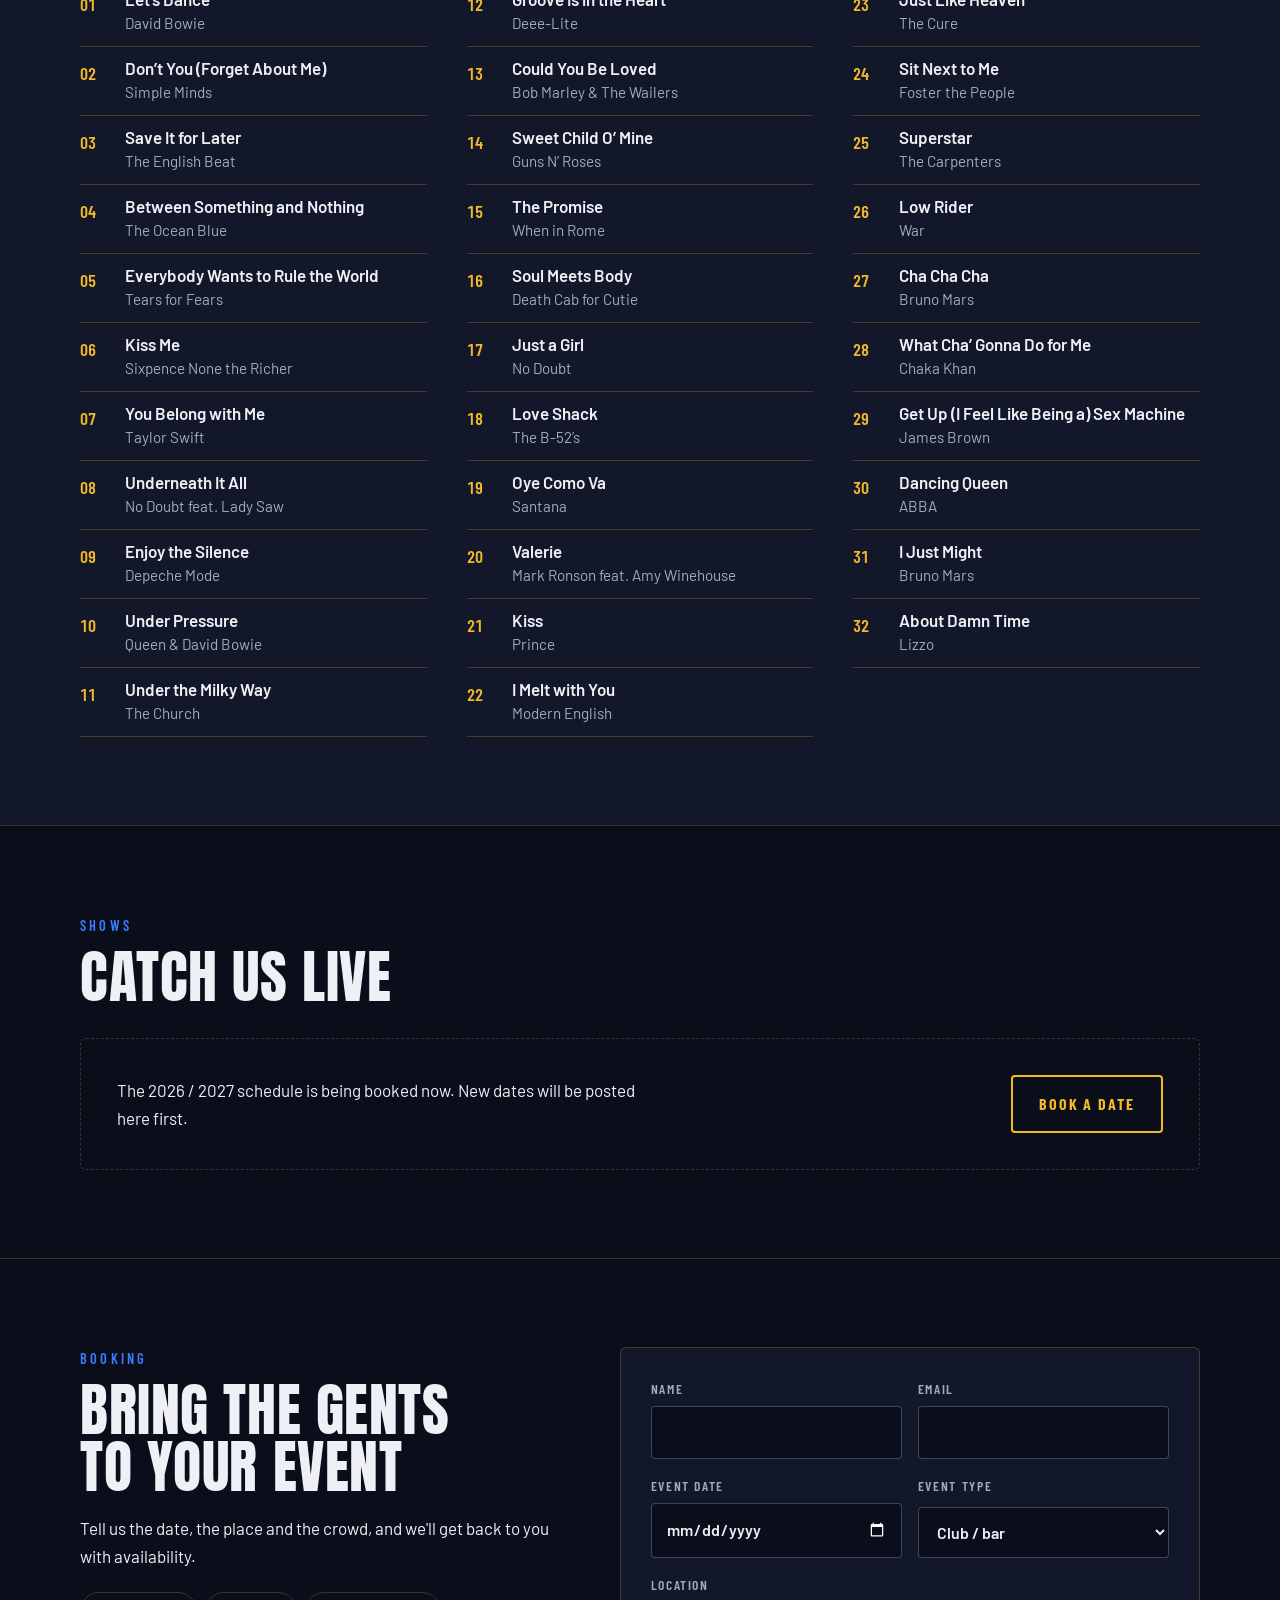
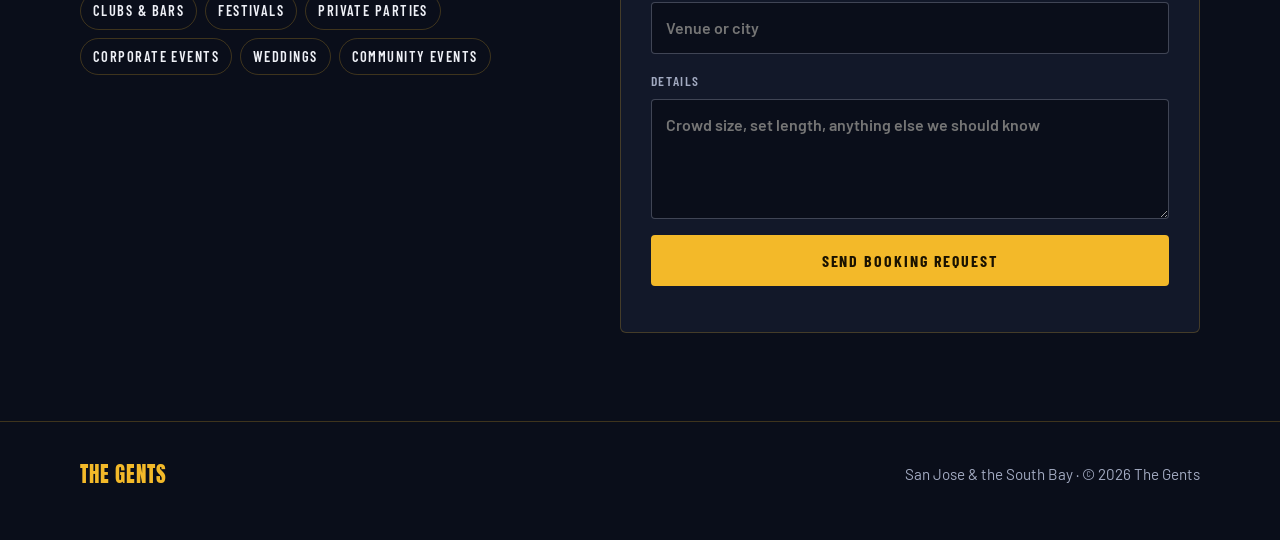
==== commit 343965c2: "index changes" ====
--- a/index.html
+++ b/index.html
@@ -85,19 +85,19 @@
           <p>Driving the beat from behind the kit.</p>
         </article>
         <article class="member">
-          <h3>Member Name</h3>
-          <span class="role">Instrument TBA</span>
-          <p>Bio coming soon.</p>
-        </article>
-        <article class="member">
-          <h3>Member Name</h3>
-          <span class="role">Instrument TBA</span>
-          <p>Bio coming soon.</p>
-        </article>
-        <article class="member">
-          <h3>Member Name</h3>
-          <span class="role">Instrument TBA</span>
-          <p>Bio coming soon.</p>
+          <h3>Chris "CZ"</h3>
+          <span class="role">Vocals</span>
+          <p>The voice that gets the whole room singing.</p>
+        </article>
+        <article class="member">
+          <h3>Tommy T</h3>
+          <span class="role">Keys</span>
+          <p>From piano hooks to ’80s synths, he covers it.</p>
+        </article>
+        <article class="member">
+          <h3>Cory Clar</h3>
+          <span class="role">Guitar/Vocals</span>
+          <p>Riffs, solos and the high harmonies.</p>
         </article>
       </div>
     </div>
@@ -205,8 +205,11 @@
           <li>Community events</li>
         </ul>
       </div>
-      <!-- Replace YOUR_FORM_ID with the Formspree form ID -->
-      <form id="booking-form" action="https://formspree.io/f/YOUR_FORM_ID" method="POST">
+      <!-- Formspree form: "The Gents Booking" -->
+      <form id="booking-form" action="https://formspree.io/f/xjywvebq" method="POST">
+        <input type="hidden" name="_subject" value="New booking request from thegentsband.com">
+        <!-- Spam trap: real people never see or fill this -->
+        <input type="text" name="_gotcha" id="gotcha" tabindex="-1" autocomplete="off" aria-hidden="true" style="position:absolute; left:-9999px;">
         <div class="row">
           <label for="name">Name<input id="name" name="name" type="text" autocomplete="name" required></label>
           <label for="email">Email<input id="email" name="email" type="email" autocomplete="email" required></label>
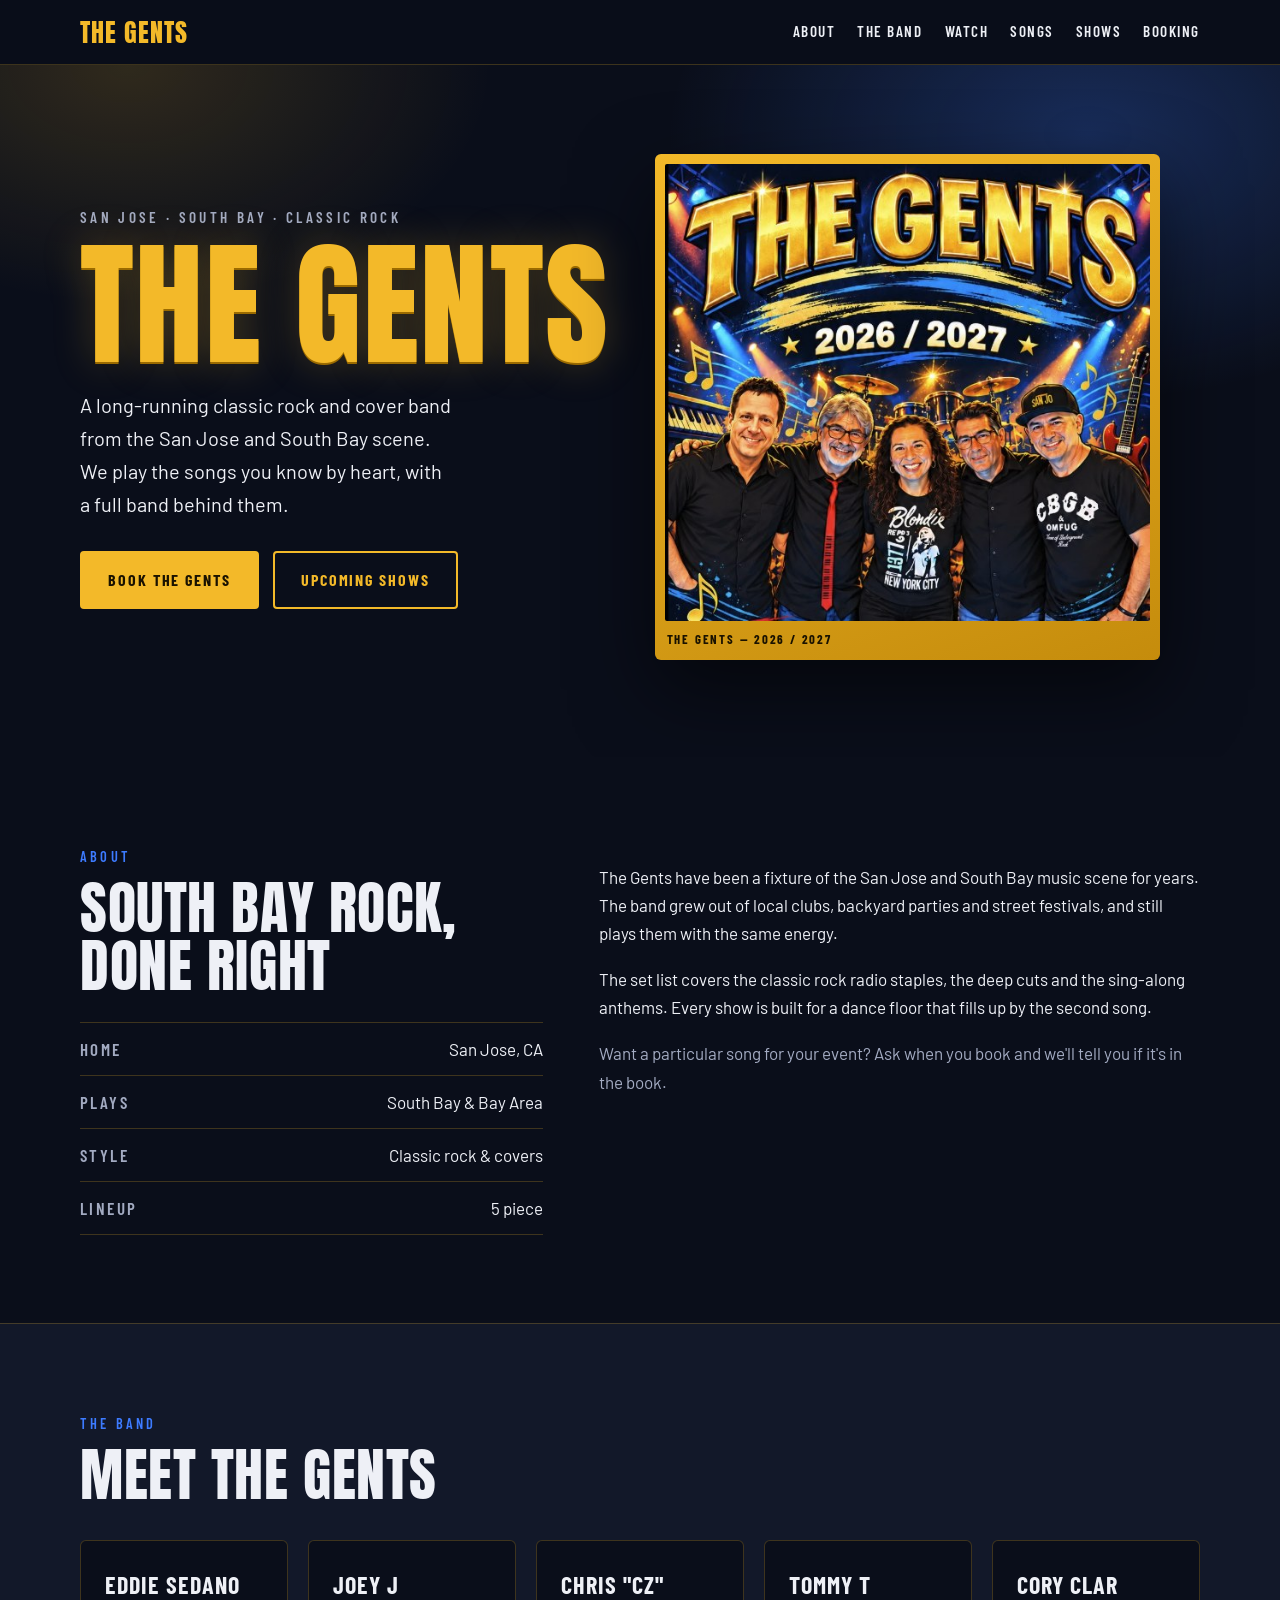
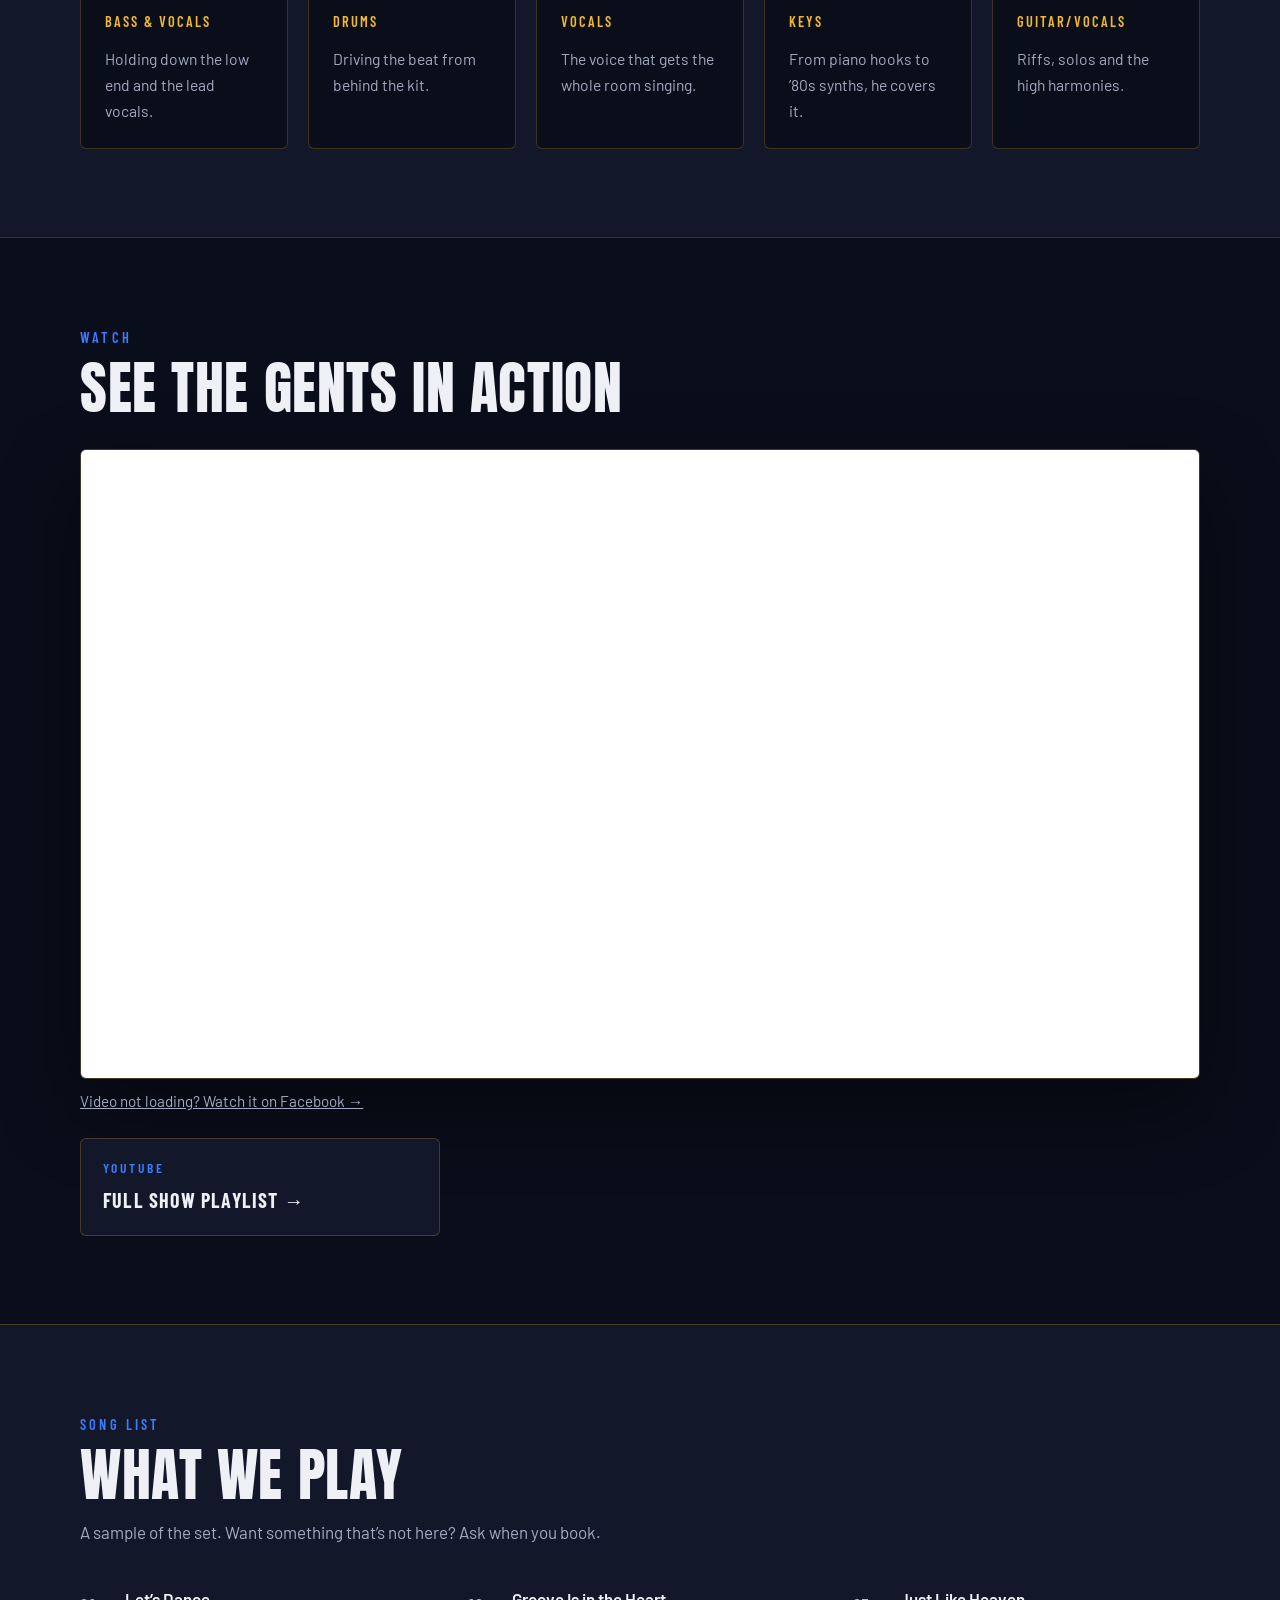
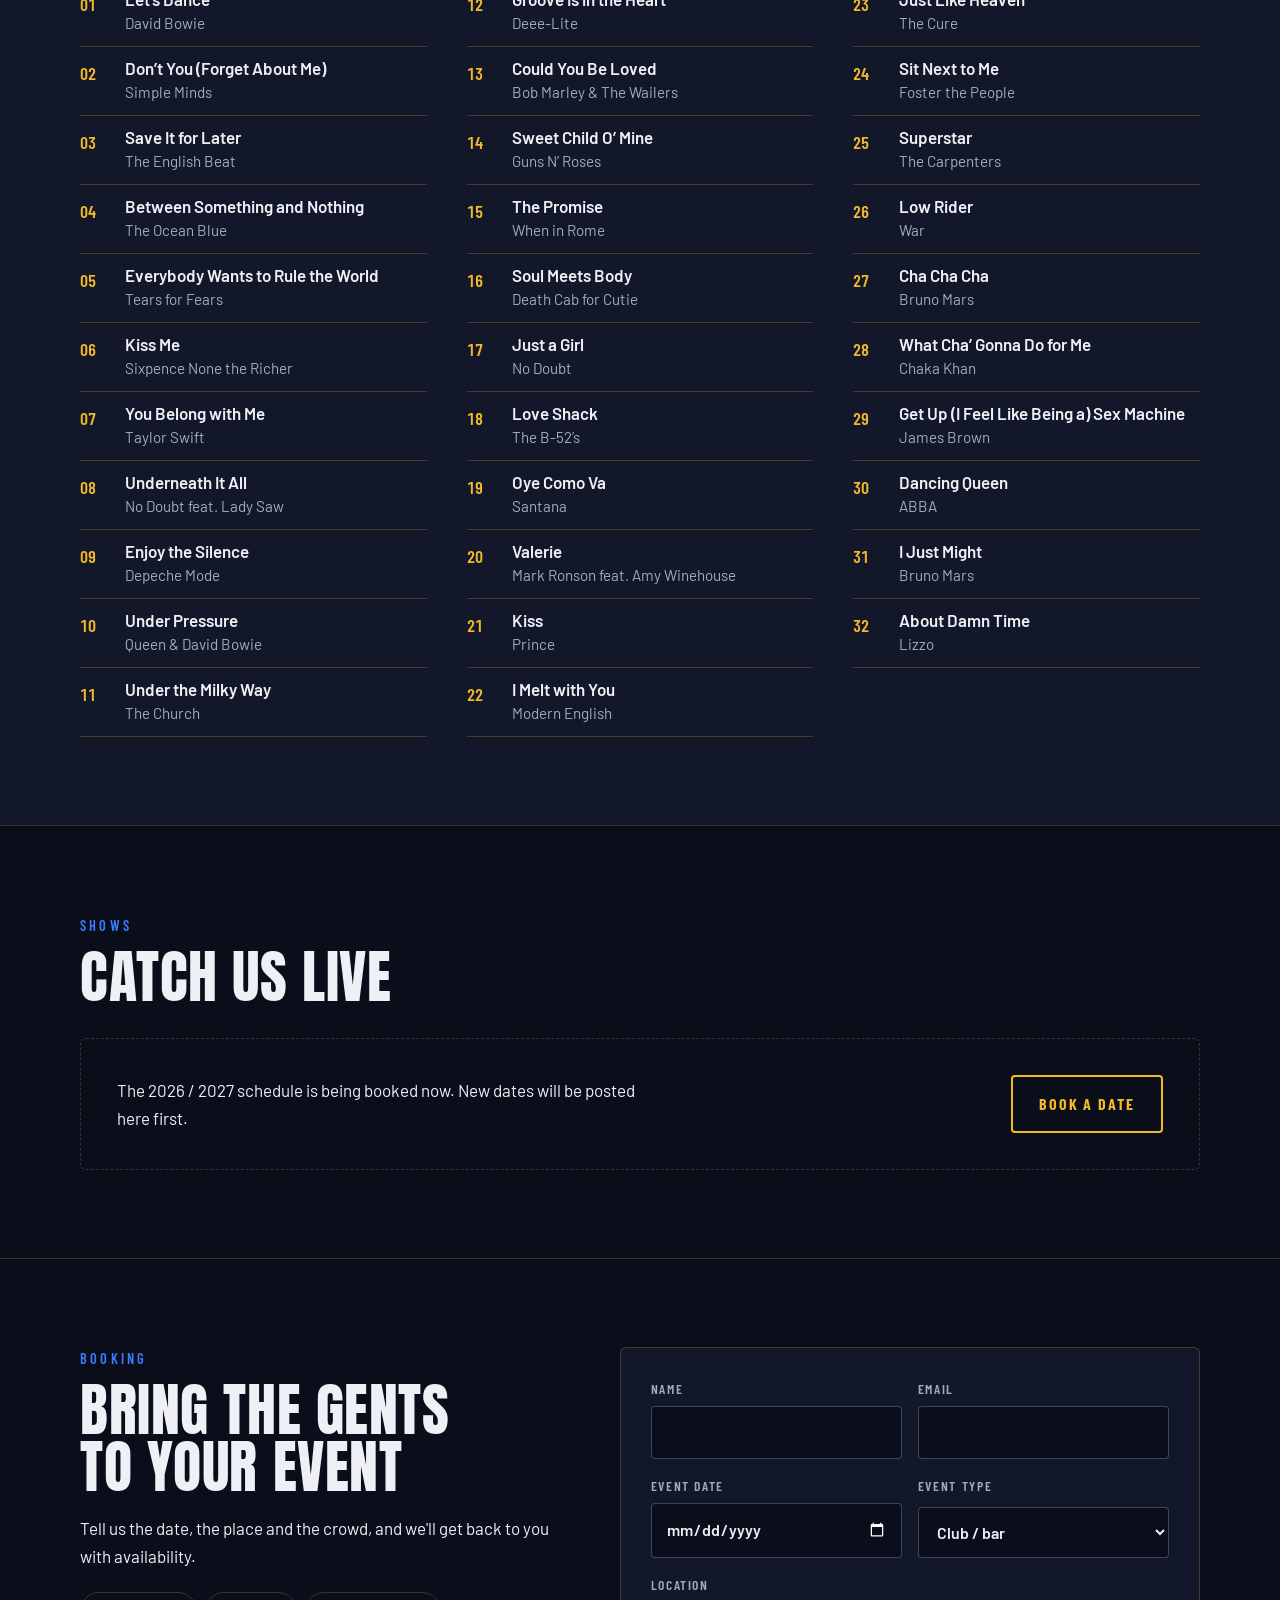
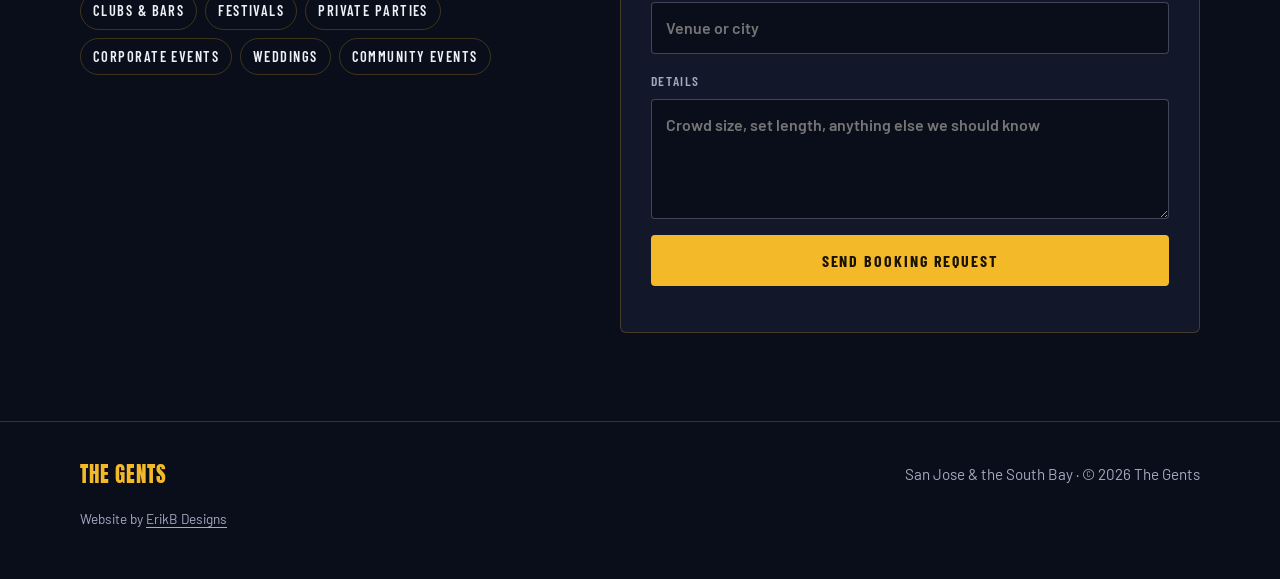
==== commit 414036a9: "Updates index.html with erikbdesigns.com" ====
--- a/index.html
+++ b/index.html
@@ -240,6 +240,7 @@
   <div class="wrap">
     <a class="logo" href="#top">The Gents</a>
     <span>San Jose &amp; the South Bay &middot; &copy; <span id="year">2026</span> The Gents</span>
+    <span class="credit">Website by <a href="https://erikbdesigns.com/" target="_blank" rel="noopener">ErikB Designs</a></span>
   </div>
 </footer>
 
--- a/css/styles.css
+++ b/css/styles.css
@@ -186,3 +186,8 @@
 }
 .song-list .song { font-weight: 600; color: var(--ink); line-height: 1.35; }
 .song-list .artist { color: var(--muted); font-size: .95rem; }
+
+/* Footer credit */
+footer .credit { width: 100%; font-size: .85rem; }
+footer .credit a { color: var(--muted); text-decoration: underline; text-underline-offset: 3px; }
+footer .credit a:hover { color: var(--gold); }
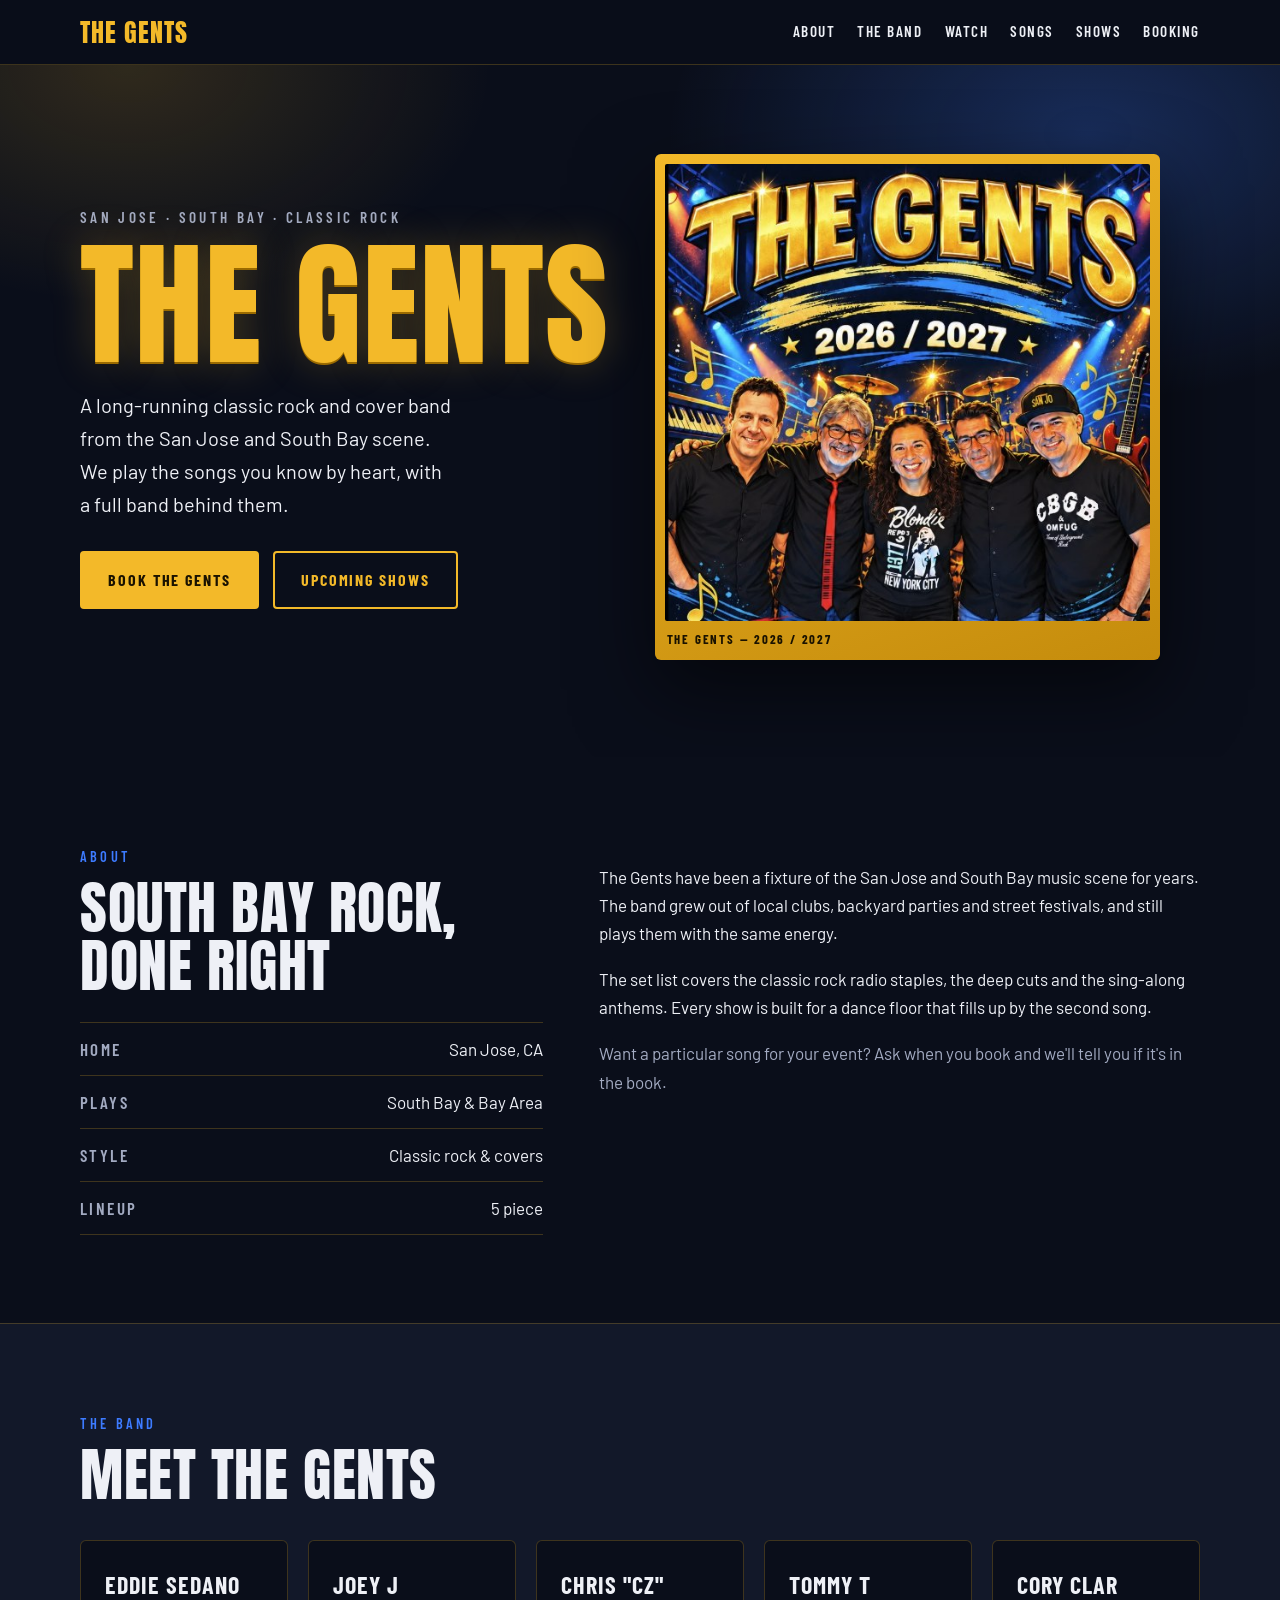
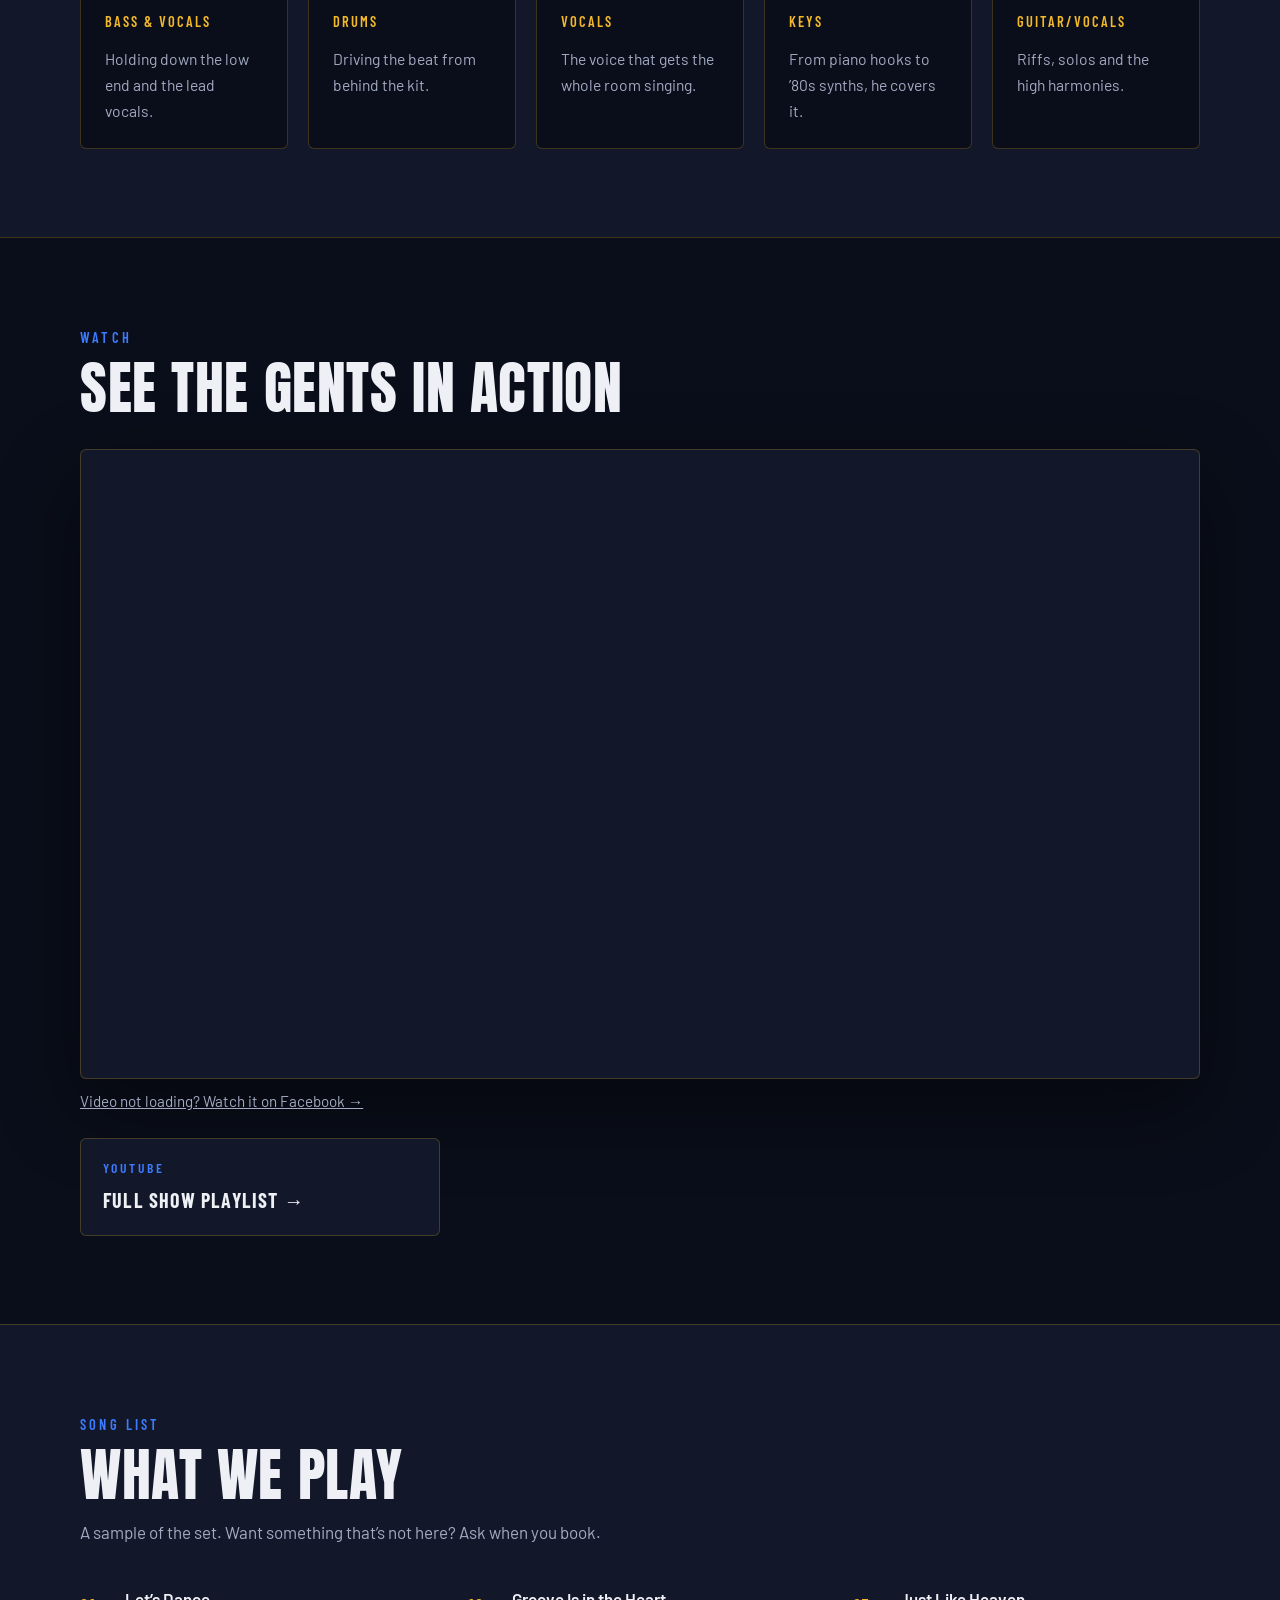
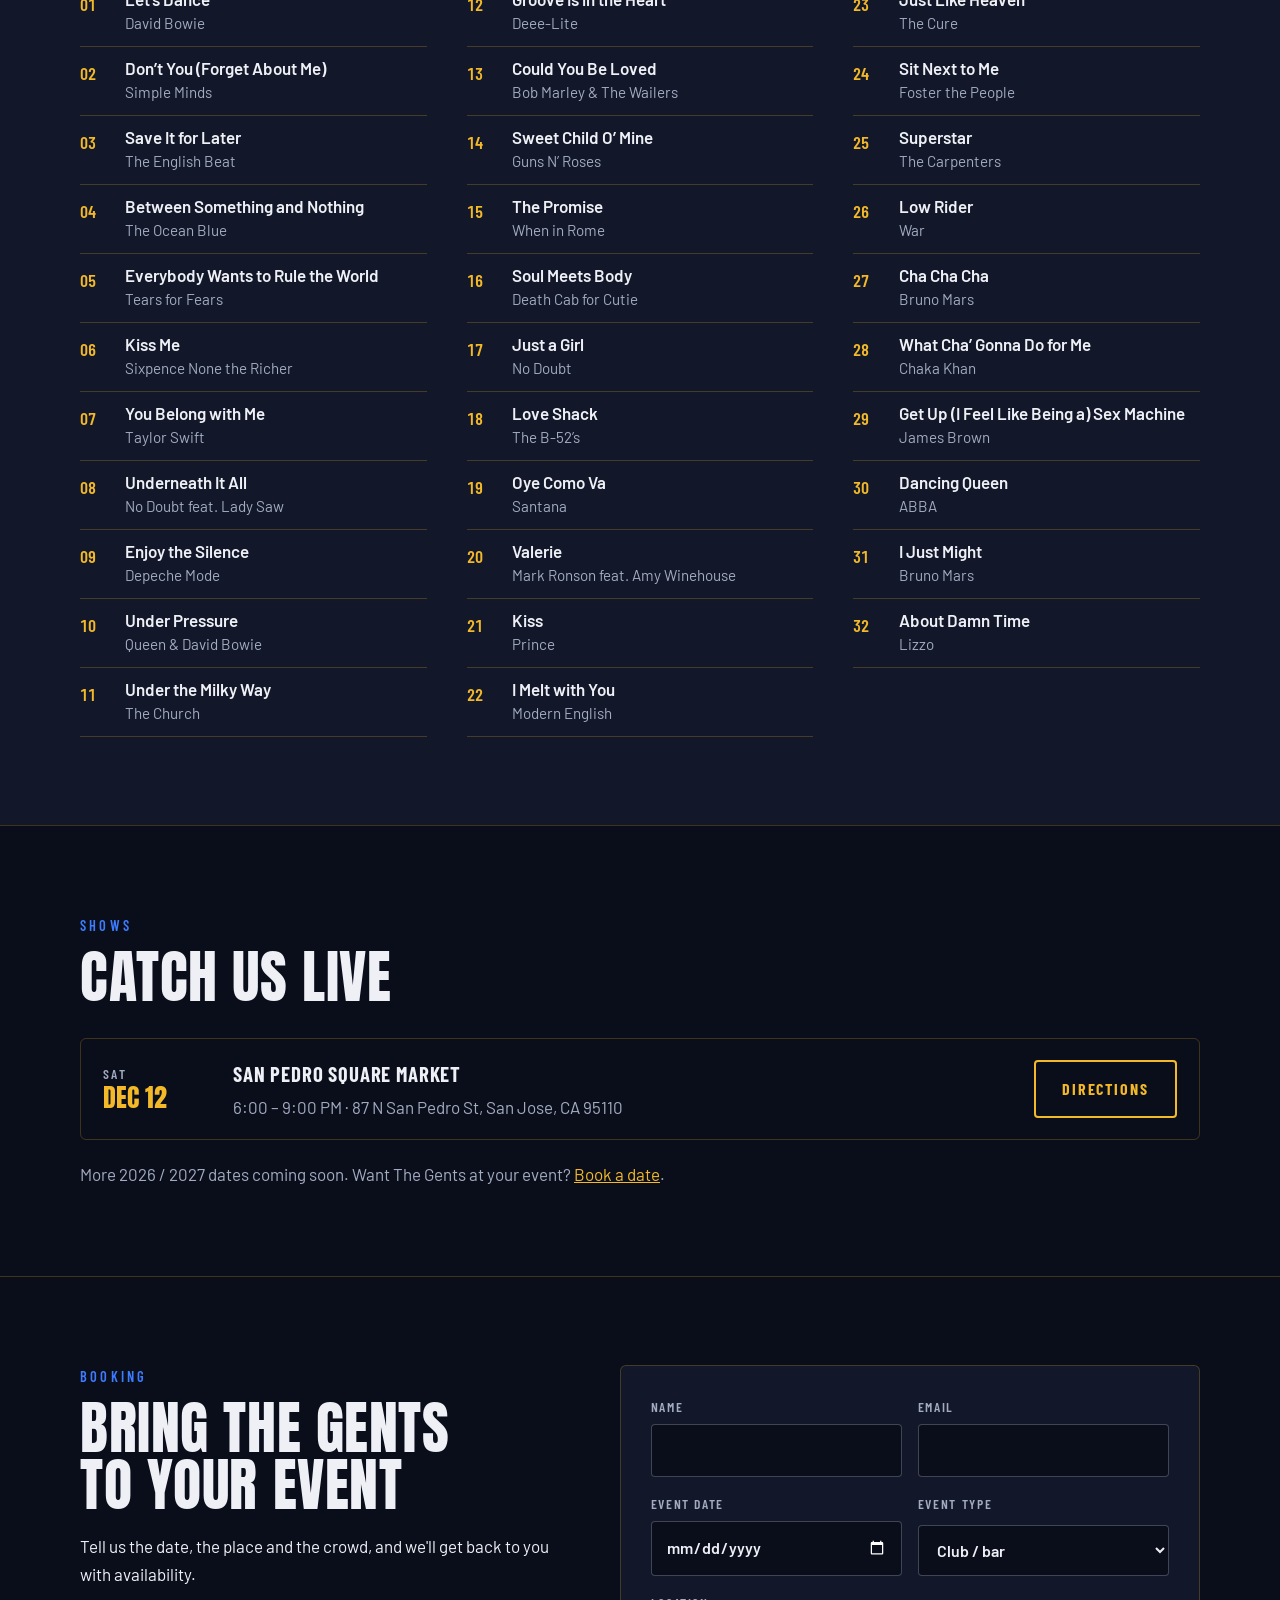
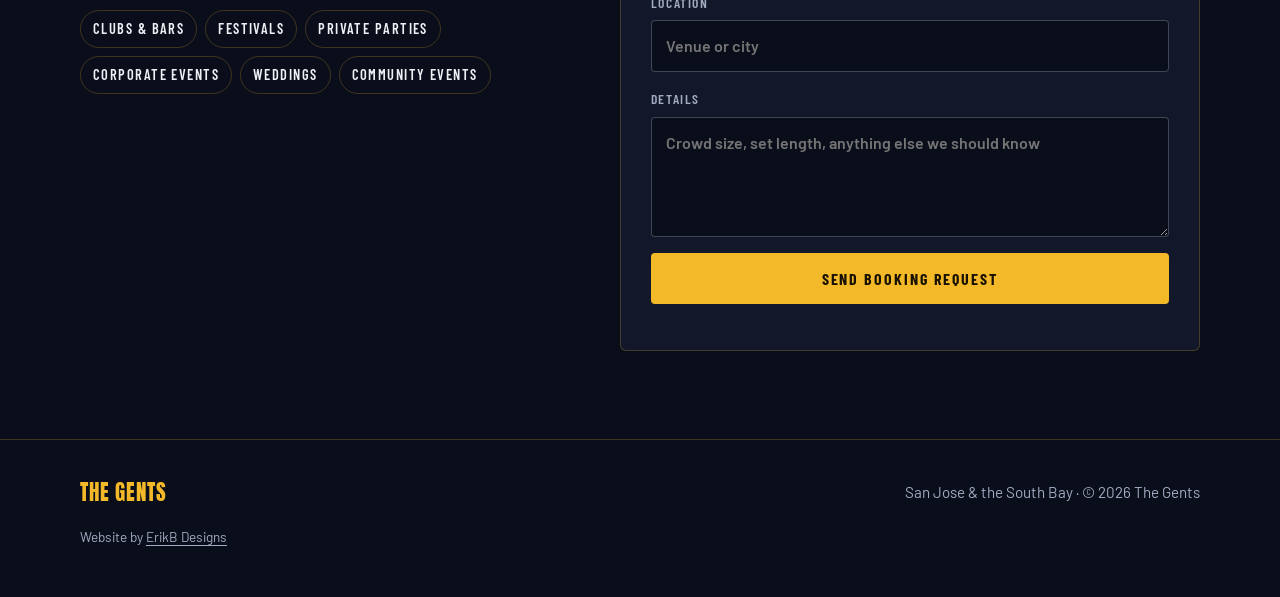
==== commit 27d24f5c: "Added show San Pedro Square Market" ====
--- a/index.html
+++ b/index.html
@@ -168,23 +168,23 @@
     </div>
   </section>
 
-  <section class="shows" id="shows">
+   <section class="shows" id="shows">
     <div class="wrap">
       <p class="section-label">Shows</p>
       <h2>Catch Us Live</h2>
-      <!-- To list shows, replace the .shows-empty block with:
+      <!-- To add a show, copy one <li class="show"> ... </li> block below and change the date, venue, time, address and map link.
+           Remove past shows after they happen. -->
       <ul class="show-list">
         <li class="show">
-          <time datetime="2026-12-05">Dec 05</time>
-          <div><strong>Venue Name</strong><br><span class="muted">City, CA &middot; 8:00 PM</span></div>
-          <a class="btn btn-ghost" href="https://example.com">Details</a>
+          <time datetime="2026-12-12T18:00"><span class="show-day">Sat</span>Dec 12</time>
+          <div class="show-info">
+            <strong>San Pedro Square Market</strong>
+            <span class="muted">6:00 &ndash; 9:00 PM &middot; 87 N San Pedro St, San Jose, CA 95110</span>
+          </div>
+          <a class="btn btn-ghost" href="https://www.google.com/maps/search/?api=1&amp;query=87+N+San+Pedro+St+San+Jose+CA+95110" target="_blank" rel="noopener">Directions</a>
         </li>
       </ul>
-      -->
-      <div class="shows-empty">
-        <p>The 2026 / 2027 schedule is being booked now. New dates will be posted here first.</p>
-        <a class="btn btn-ghost" href="#booking">Book a Date</a>
-      </div>
+      <p class="shows-more muted">More 2026 / 2027 dates coming soon. Want The Gents at your event? <a href="#booking">Book a date</a>.</p>
     </div>
   </section>
 
--- a/css/styles.css
+++ b/css/styles.css
@@ -191,3 +191,11 @@
 footer .credit { width: 100%; font-size: .85rem; }
 footer .credit a { color: var(--muted); text-decoration: underline; text-underline-offset: 3px; }
 footer .credit a:hover { color: var(--gold); }
+
+
+/* Show entries */
+.show time { display: grid; gap: 4px; }
+.show-day { font-family: var(--font-label); font-weight: 600; font-size: .85rem; letter-spacing: .18em; color: var(--muted); }
+.show-info { display: grid; gap: 2px; }
+.show-info strong { font-family: var(--font-label); font-weight: 700; font-size: 1.3rem; text-transform: uppercase; letter-spacing: .04em; }
+.shows-more { margin: 20px 0 0; }
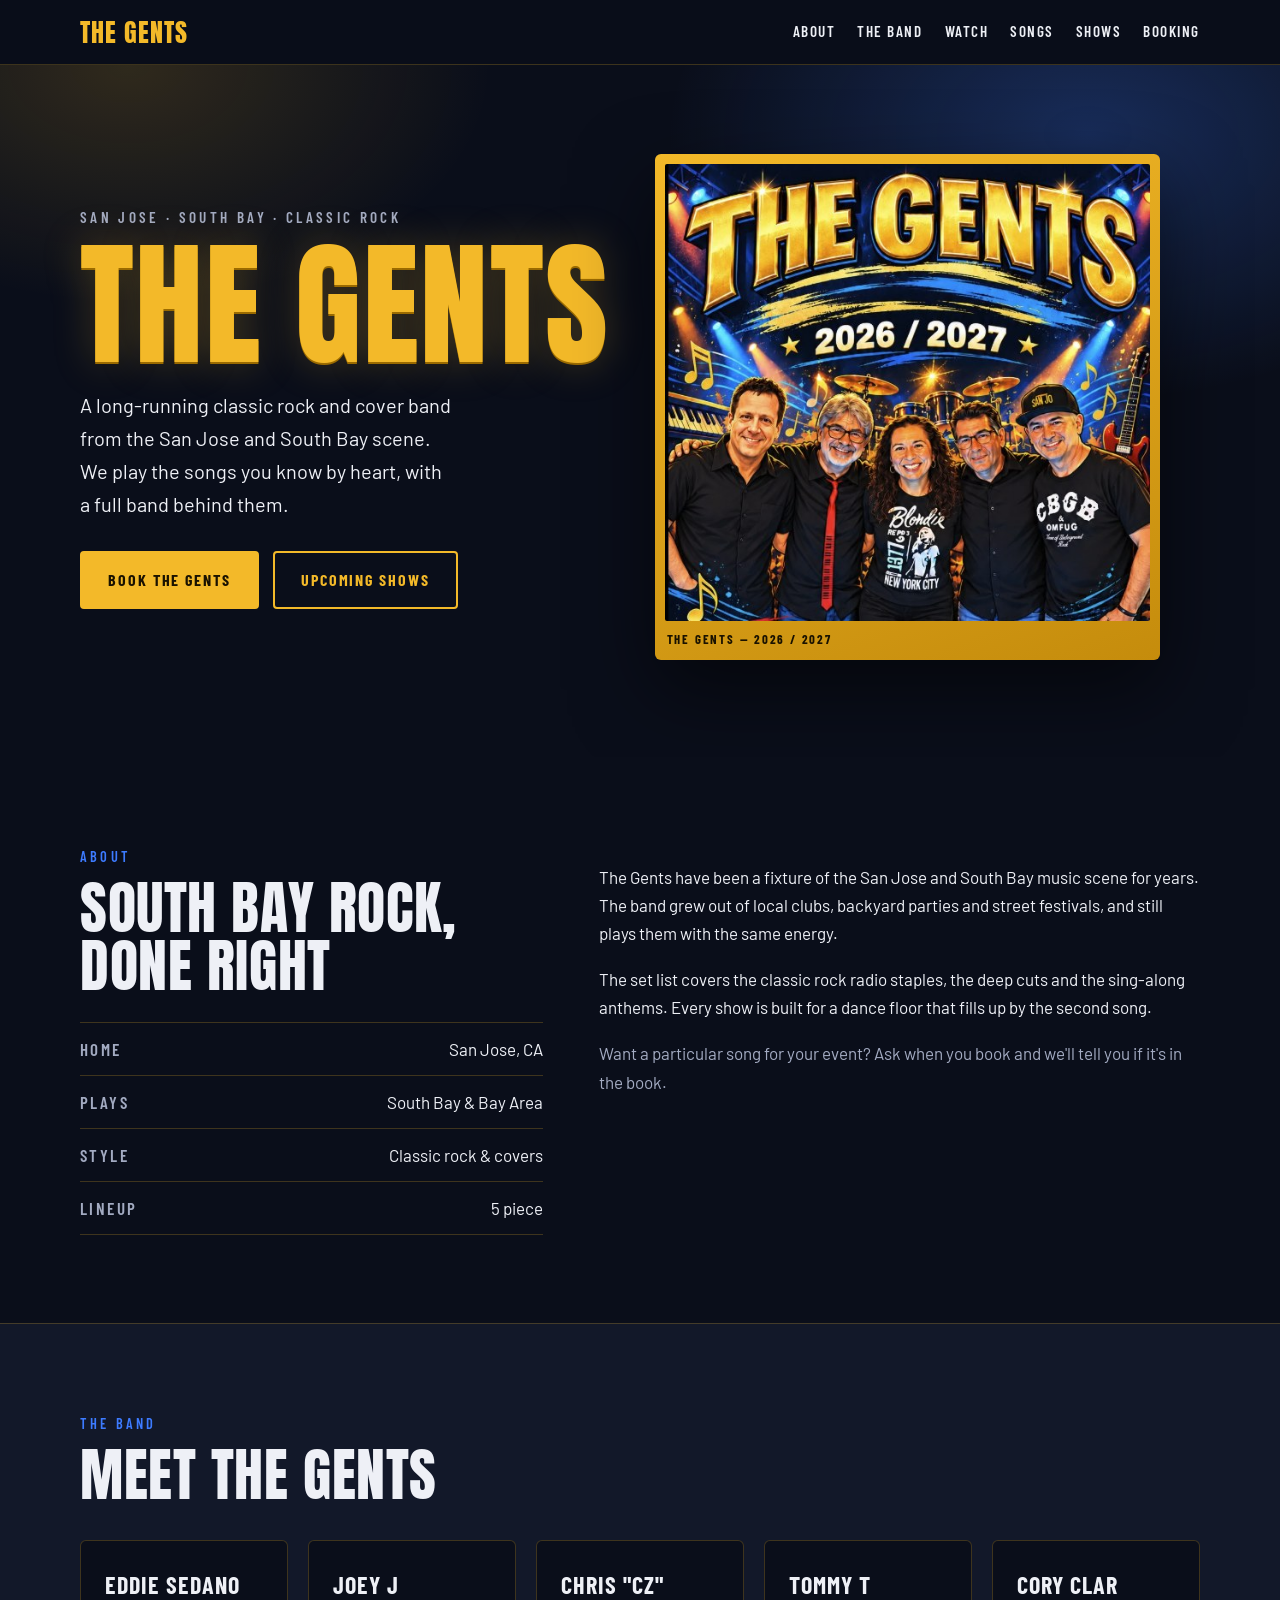
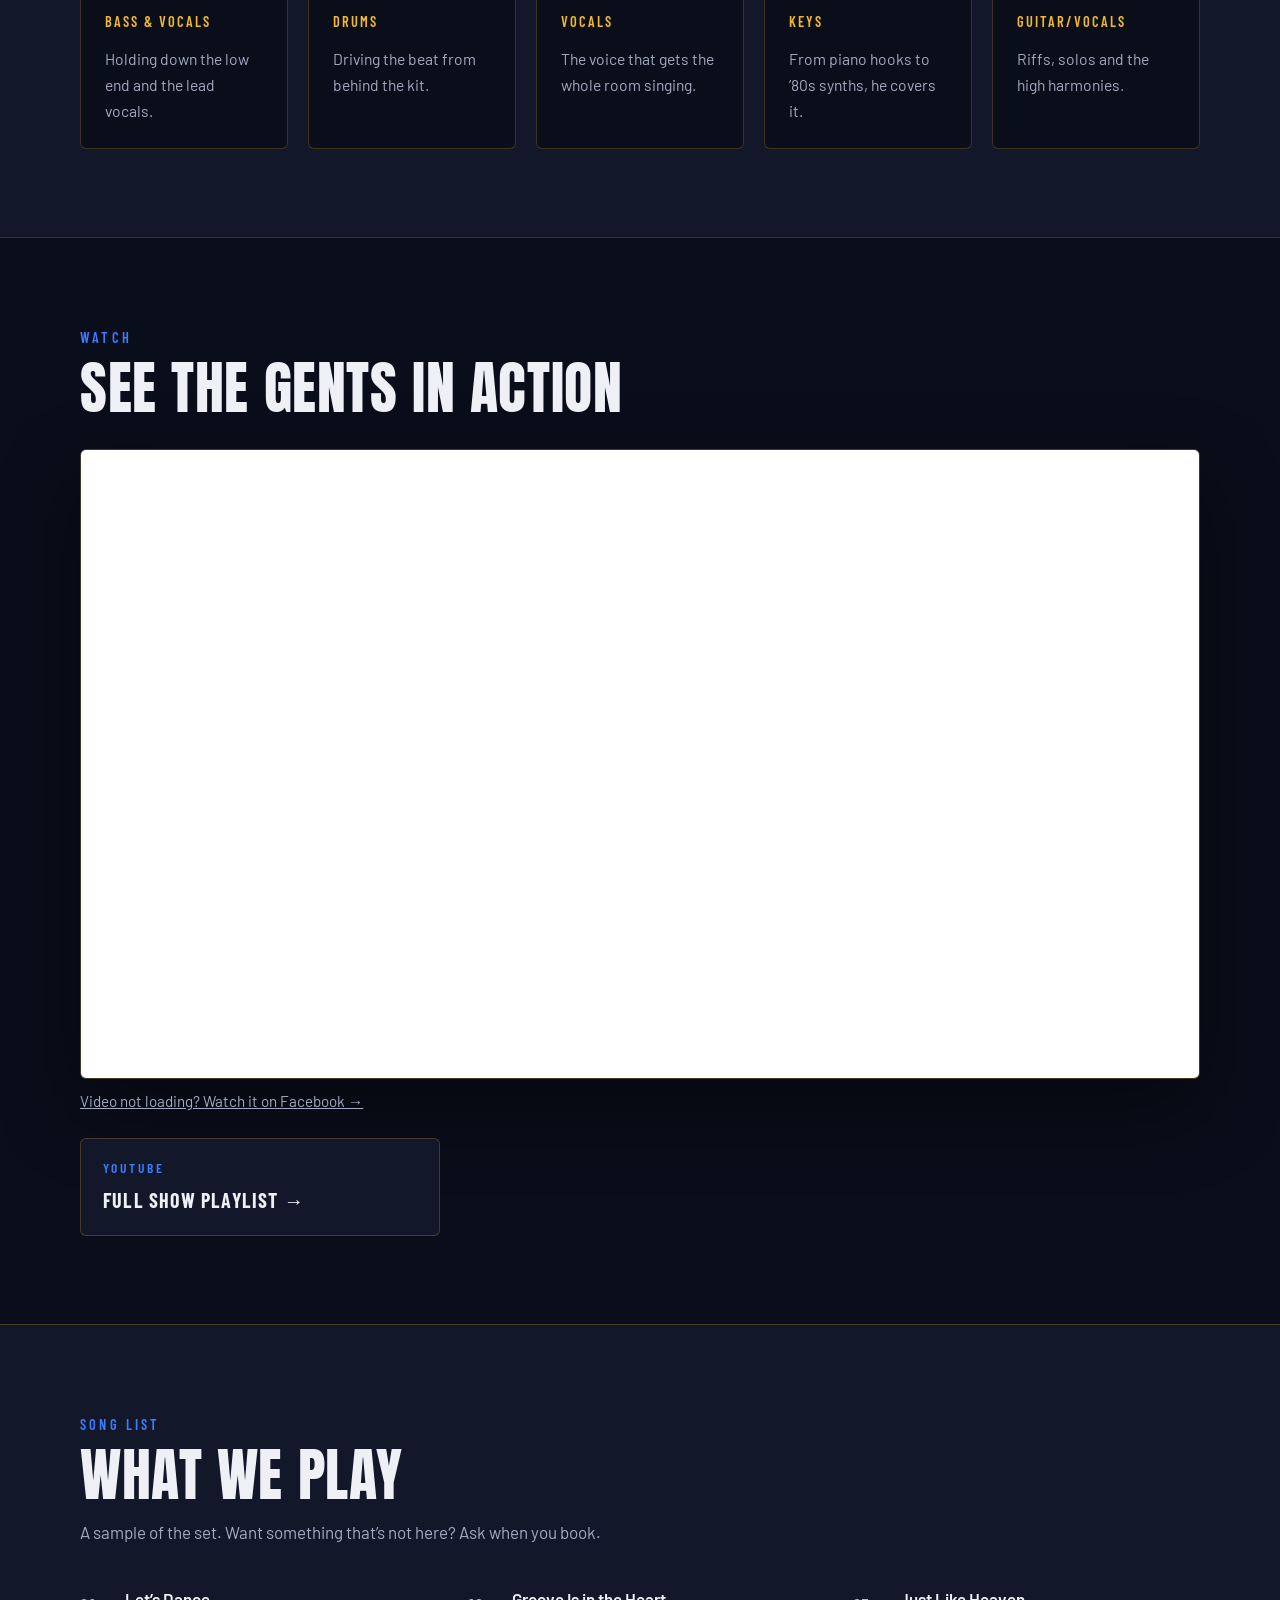
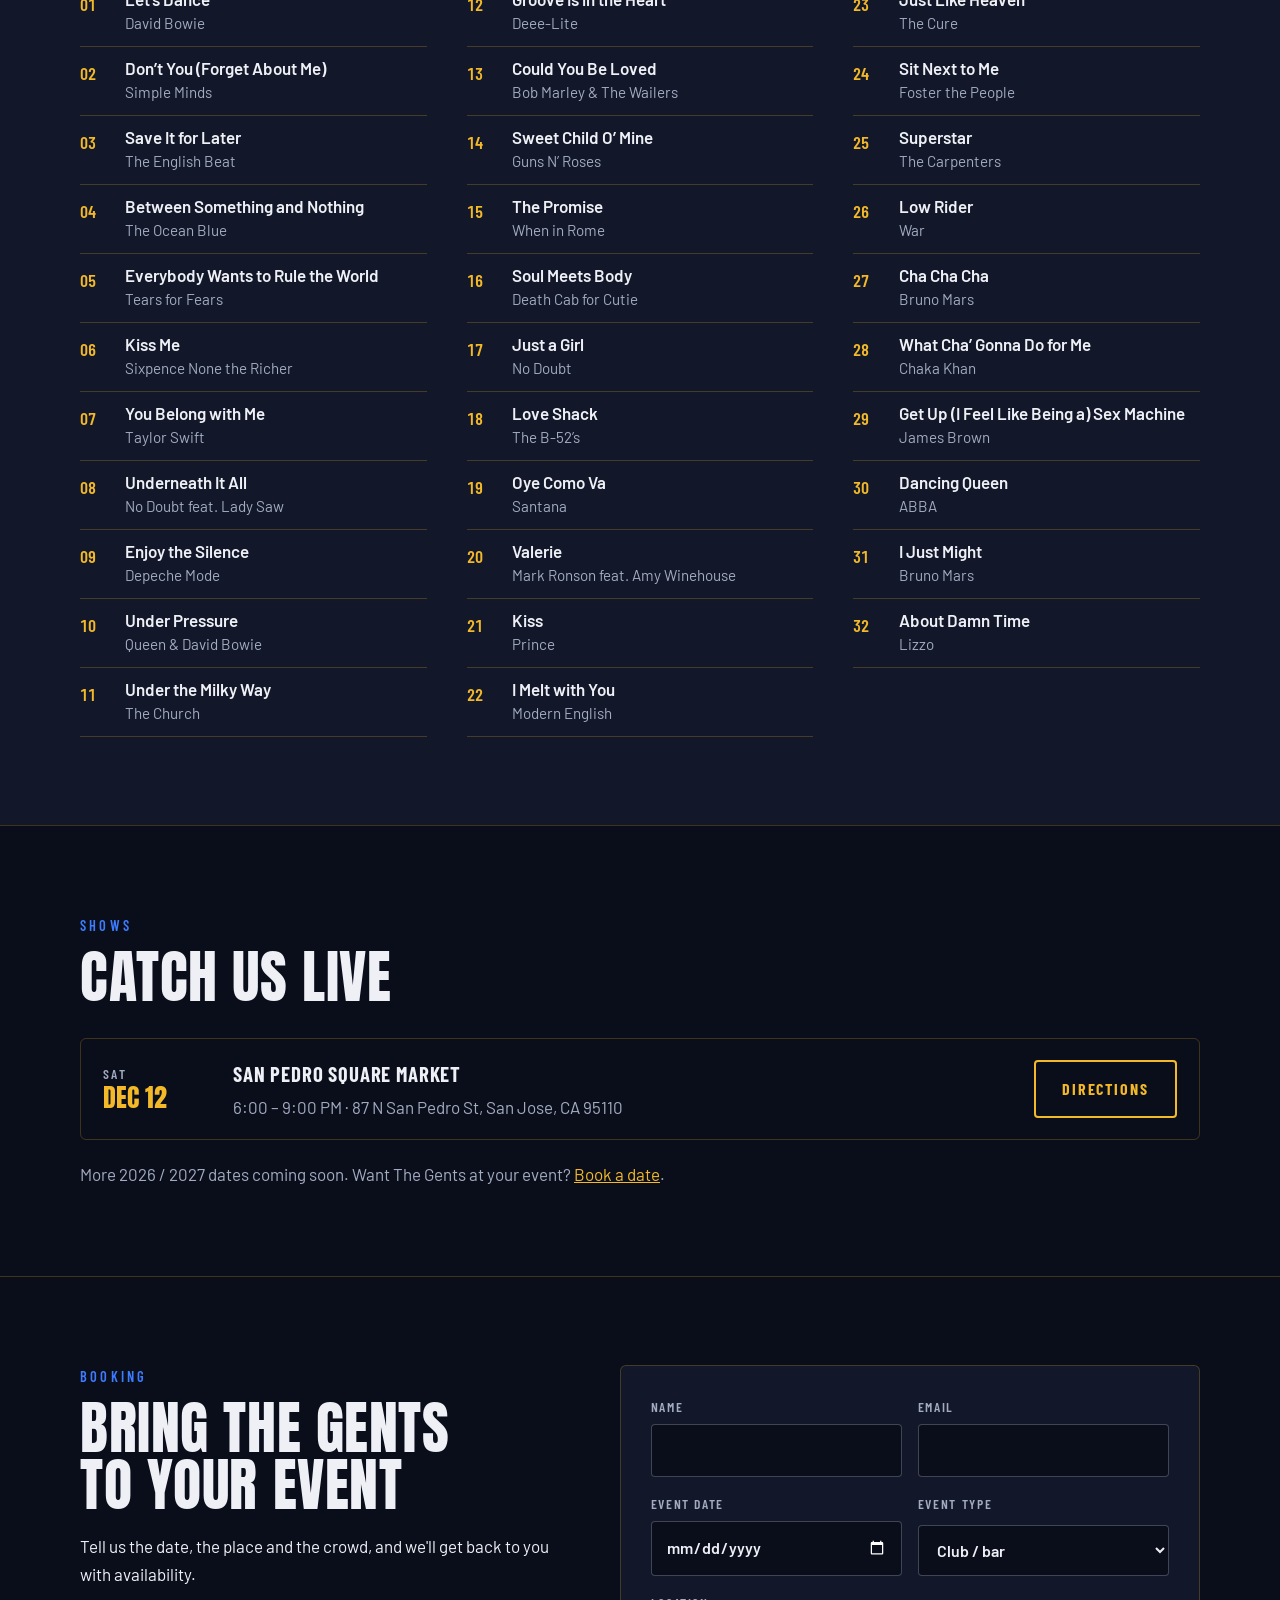
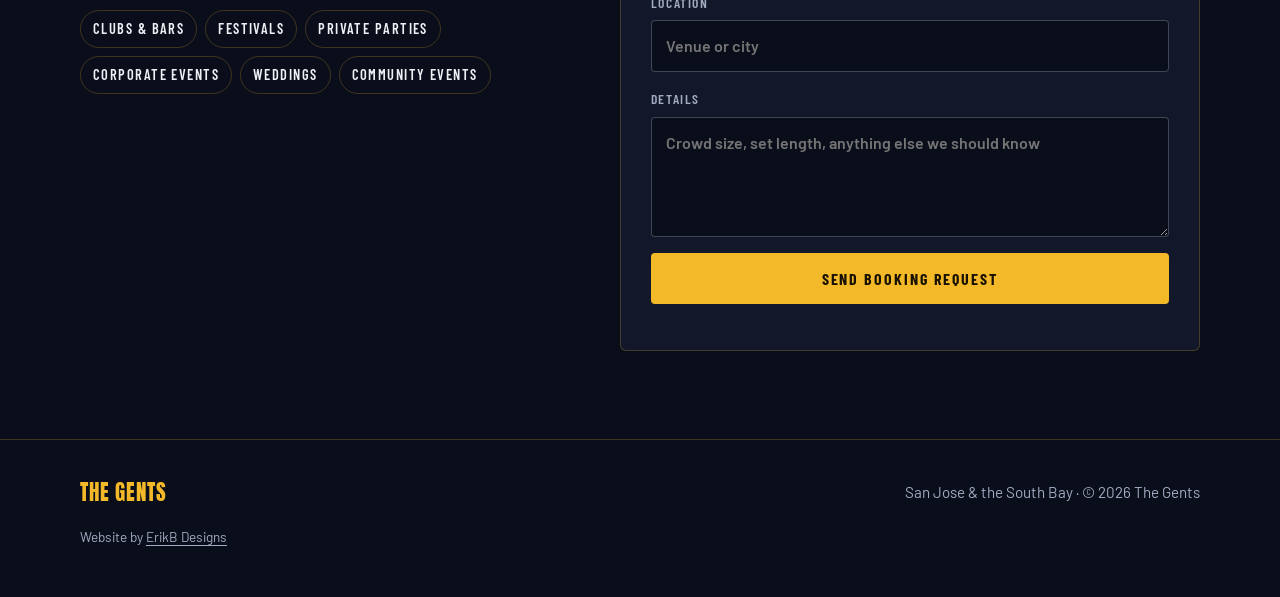
==== commit 3dba0d99: "Added favicon" ====
--- a/index.html
+++ b/index.html
@@ -9,6 +9,11 @@
 <meta property="og:description" content="Classic rock and cover band rooted in the San Jose and South Bay music scene.">
 <meta property="og:image" content="images/the-gents-2026.jpg">
 <meta property="og:type" content="website">
+<link rel="icon" href="favicon.ico" sizes="48x48">
+<link rel="icon" href="favicon.svg" type="image/svg+xml">
+<link rel="apple-touch-icon" href="apple-touch-icon.png">
+<link rel="manifest" href="site.webmanifest">
+<meta name="theme-color" content="#0a0e1a">
 <link rel="preconnect" href="https://fonts.googleapis.com">
 <link rel="preconnect" href="https://fonts.gstatic.com" crossorigin>
 <link href="https://fonts.googleapis.com/css2?family=Anton&family=Barlow:wght@400;500;600;700&family=Barlow+Condensed:wght@500;600;700&display=swap" rel="stylesheet">
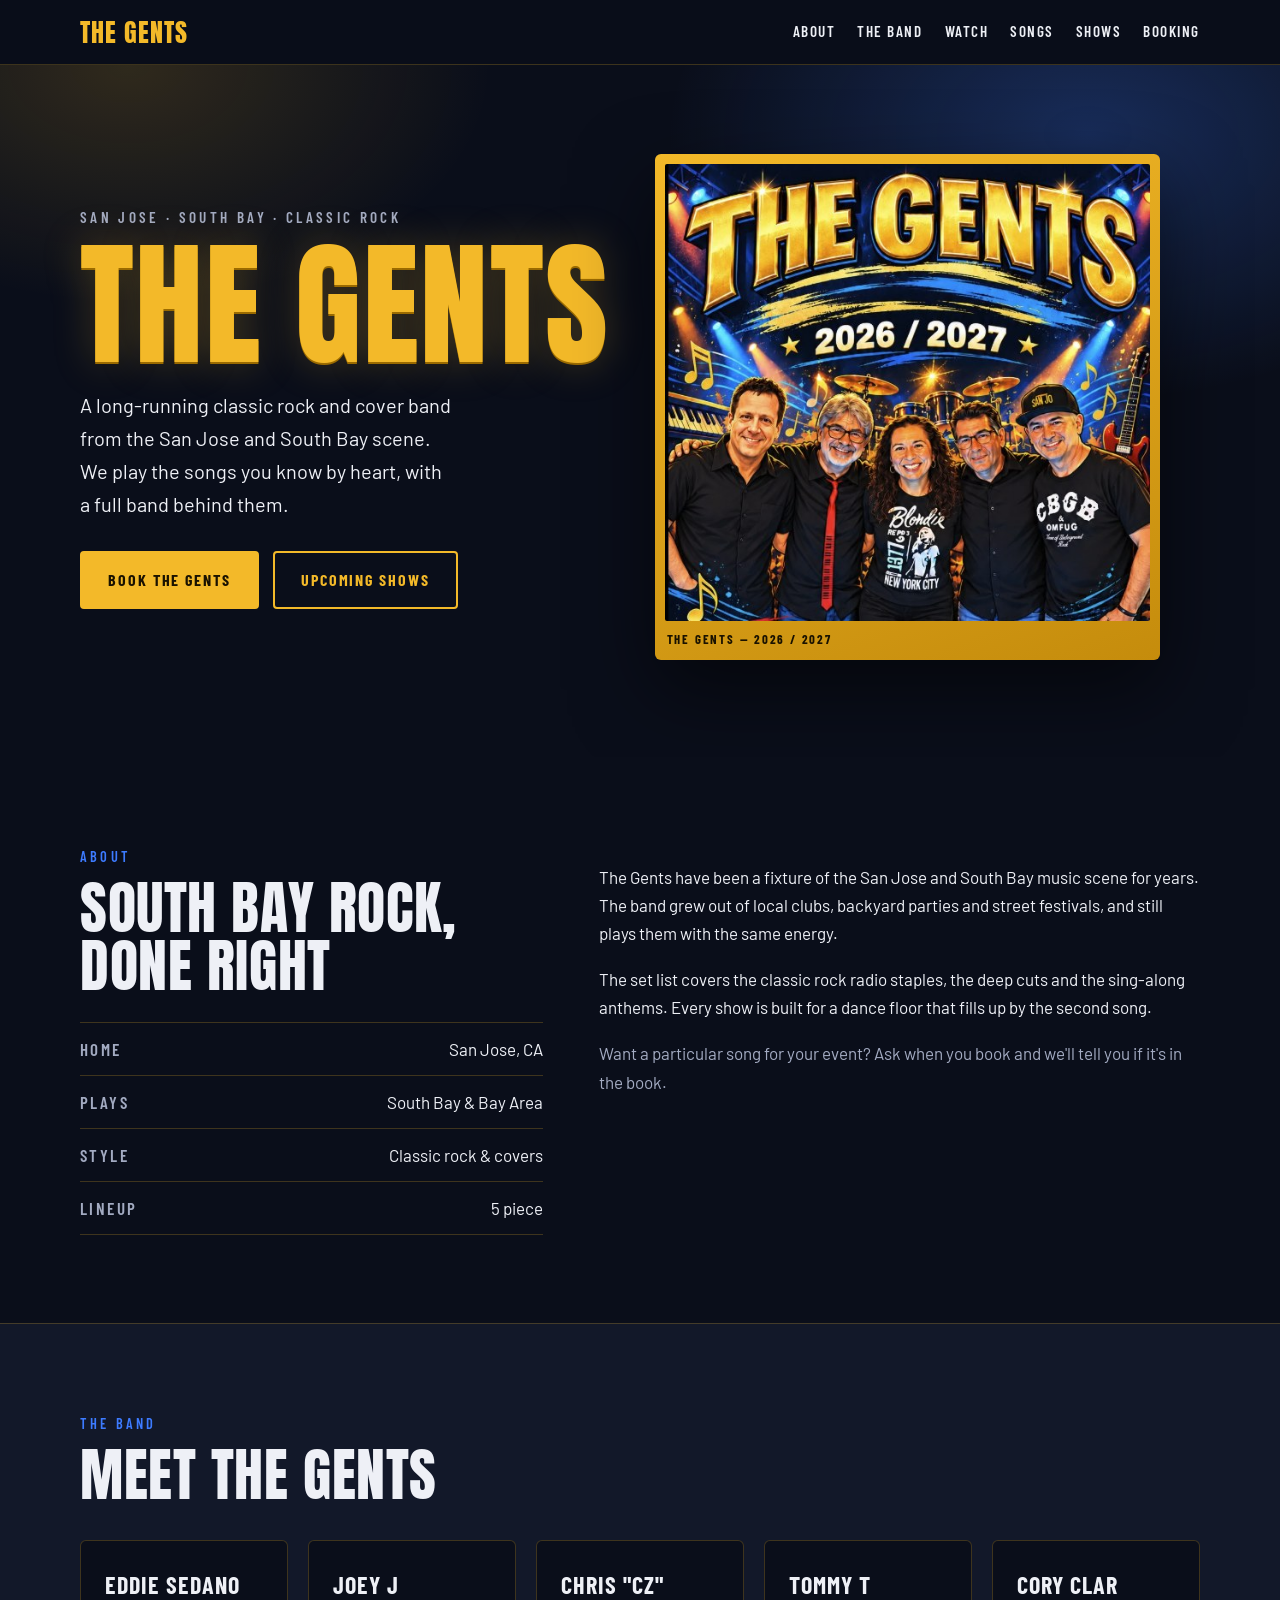
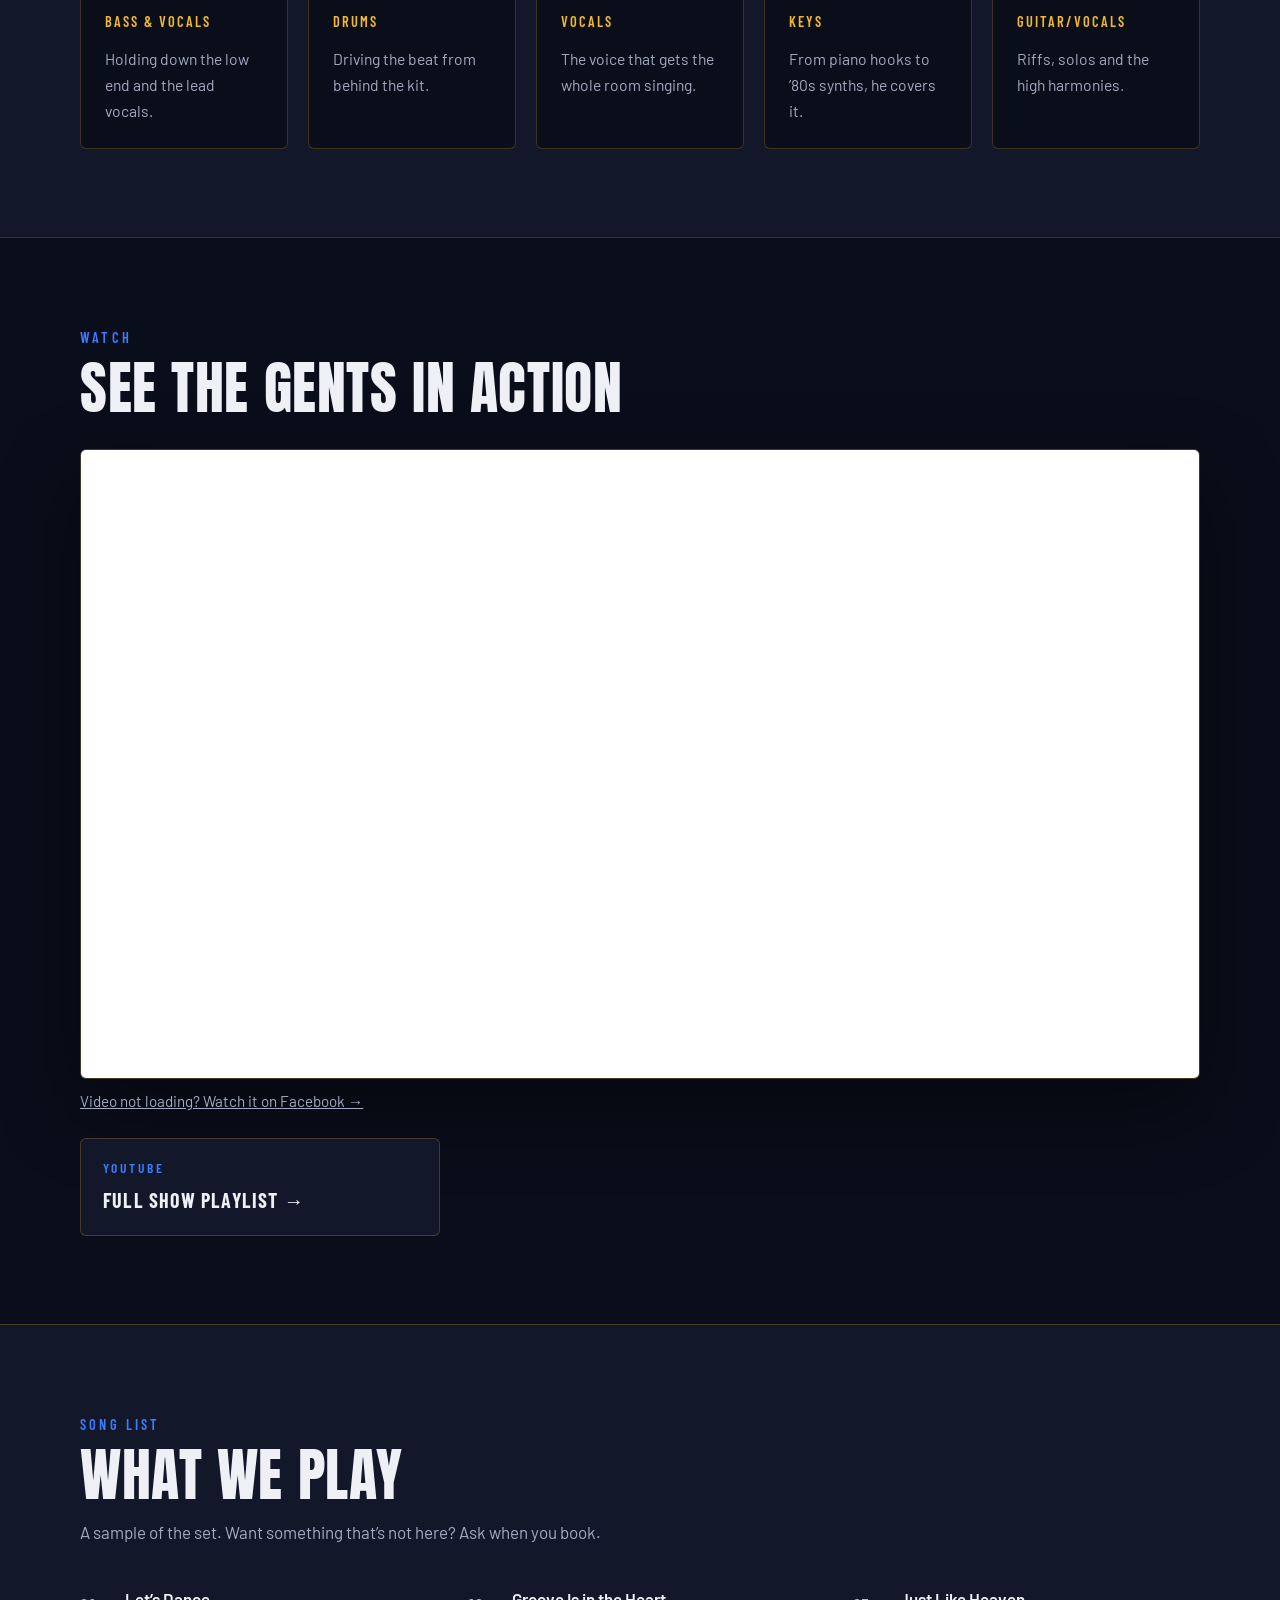
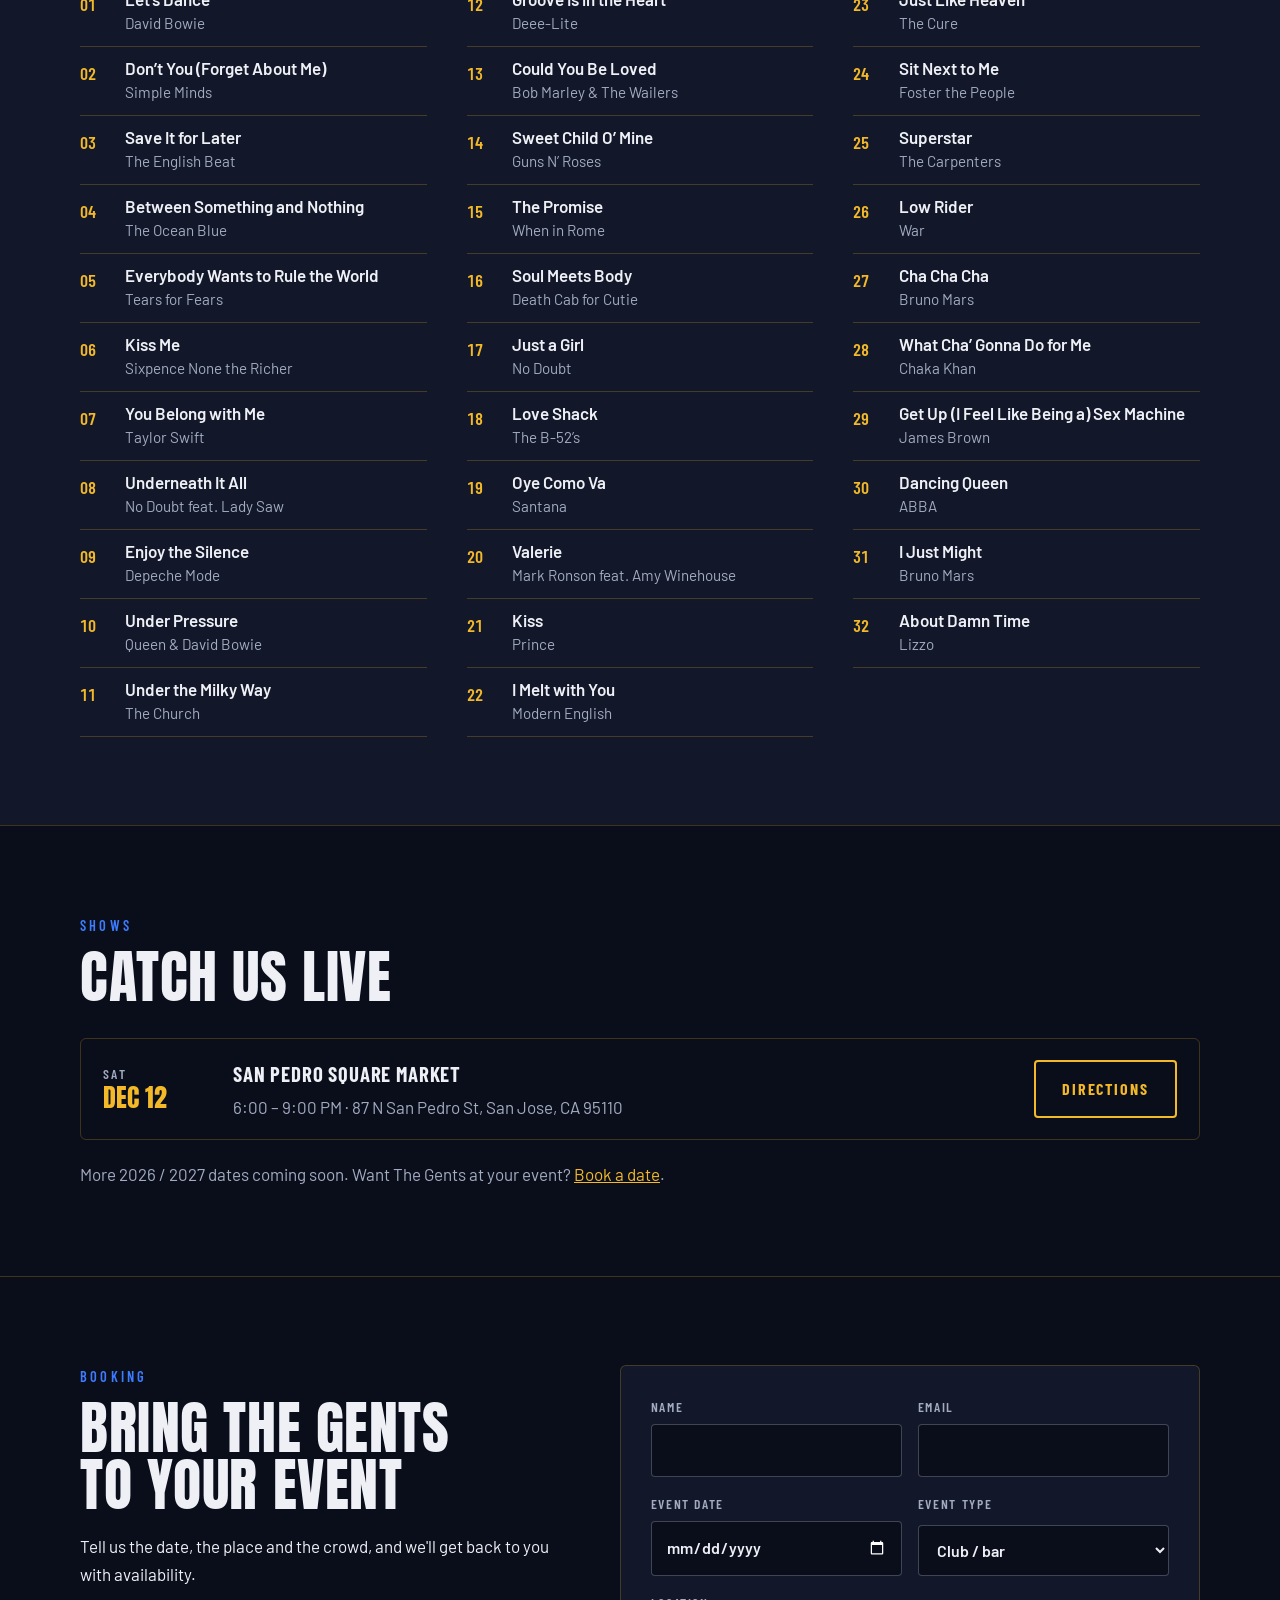
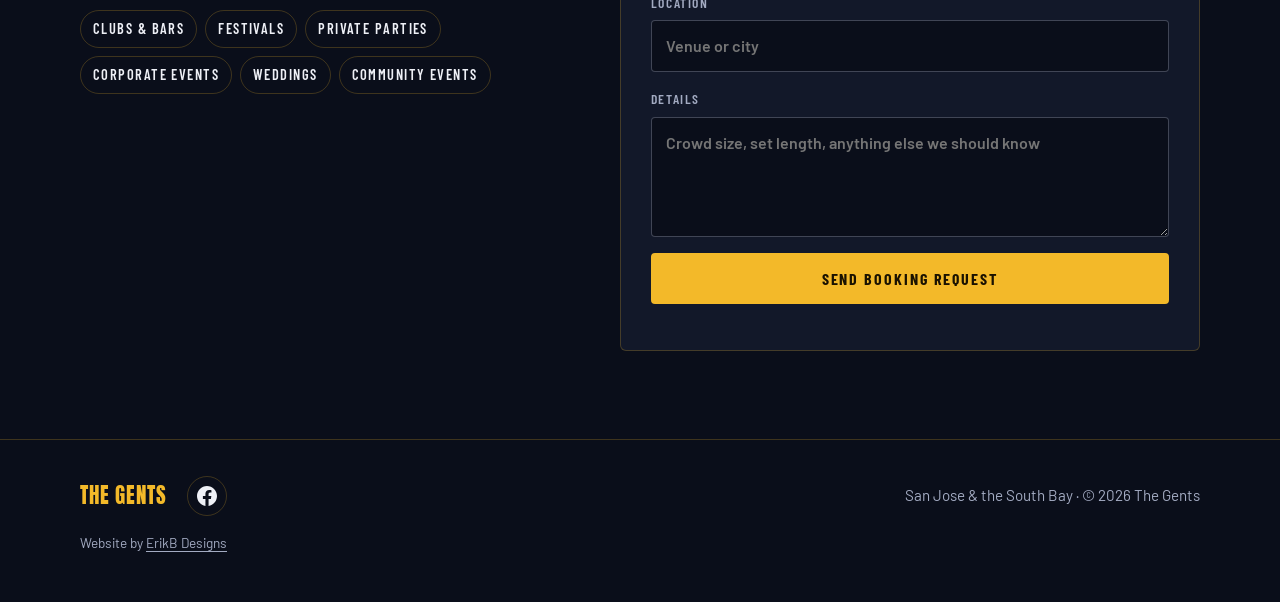
==== commit aa1ff649: "Added FB icon-link" ====
--- a/index.html
+++ b/index.html
@@ -243,7 +243,13 @@
 
 <footer>
   <div class="wrap">
-    <a class="logo" href="#top">The Gents</a>
+    <div class="footer-brand">
+      <a class="logo" href="#top">The Gents</a>
+      <!-- Social links: copy an <a class="social-link"> to add more platforms -->
+      <nav class="social" aria-label="The Gents on social media">
+        <a class="social-link" href="https://www.facebook.com/profile.php?id=61596160664656" target="_blank" rel="noopener" aria-label="The Gents on Facebook"><svg viewBox="0 0 24 24" width="20" height="20" aria-hidden="true" focusable="false"><path fill="currentColor" d="M24 12.07C24 5.4 18.63 0 12 0S0 5.4 0 12.07C0 18.1 4.39 23.1 10.13 24v-8.44H7.08v-3.49h3.04V9.41c0-3.02 1.8-4.7 4.54-4.7 1.31 0 2.68.24 2.68.24v2.97h-1.5c-1.5 0-1.96.93-1.96 1.89v2.26h3.33l-.53 3.5h-2.8V24C19.62 23.1 24 18.1 24 12.07z"/></svg></a>
+      </nav>
+    </div>
     <span>San Jose &amp; the South Bay &middot; &copy; <span id="year">2026</span> The Gents</span>
     <span class="credit">Website by <a href="https://erikbdesigns.com/" target="_blank" rel="noopener">ErikB Designs</a></span>
   </div>
--- a/css/styles.css
+++ b/css/styles.css
@@ -199,3 +199,23 @@
 .show-info { display: grid; gap: 2px; }
 .show-info strong { font-family: var(--font-label); font-weight: 700; font-size: 1.3rem; text-transform: uppercase; letter-spacing: .04em; }
 .shows-more { margin: 20px 0 0; }
+
+
+/* Social links */
+.social { display: flex; gap: 10px; }
+.social-link {
+  display: inline-flex; align-items: center; justify-content: center;
+  width: 40px; height: 40px; border-radius: 50%;
+  border: 1px solid var(--line); color: var(--ink); transition: color .15s, border-color .15s;
+}
+.social-link:hover { color: var(--gold); border-color: var(--gold); }
+.follow { margin-top: 32px; display: grid; gap: 10px; justify-items: start; }
+.follow-label { margin: 0; font-family: var(--font-label); font-weight: 600; text-transform: uppercase; letter-spacing: .18em; font-size: .85rem; color: var(--muted); }
+.follow-link {
+  display: inline-flex; align-items: center; gap: 10px; padding: 10px 16px;
+  border: 1px solid var(--line); border-radius: 4px; text-decoration: none; color: var(--ink);
+  font-family: var(--font-label); font-weight: 700; text-transform: uppercase; letter-spacing: .1em;
+  transition: color .15s, border-color .15s;
+}
+.follow-link:hover { color: var(--gold); border-color: var(--gold); }
+.footer-brand { display: flex; align-items: center; gap: 20px; }
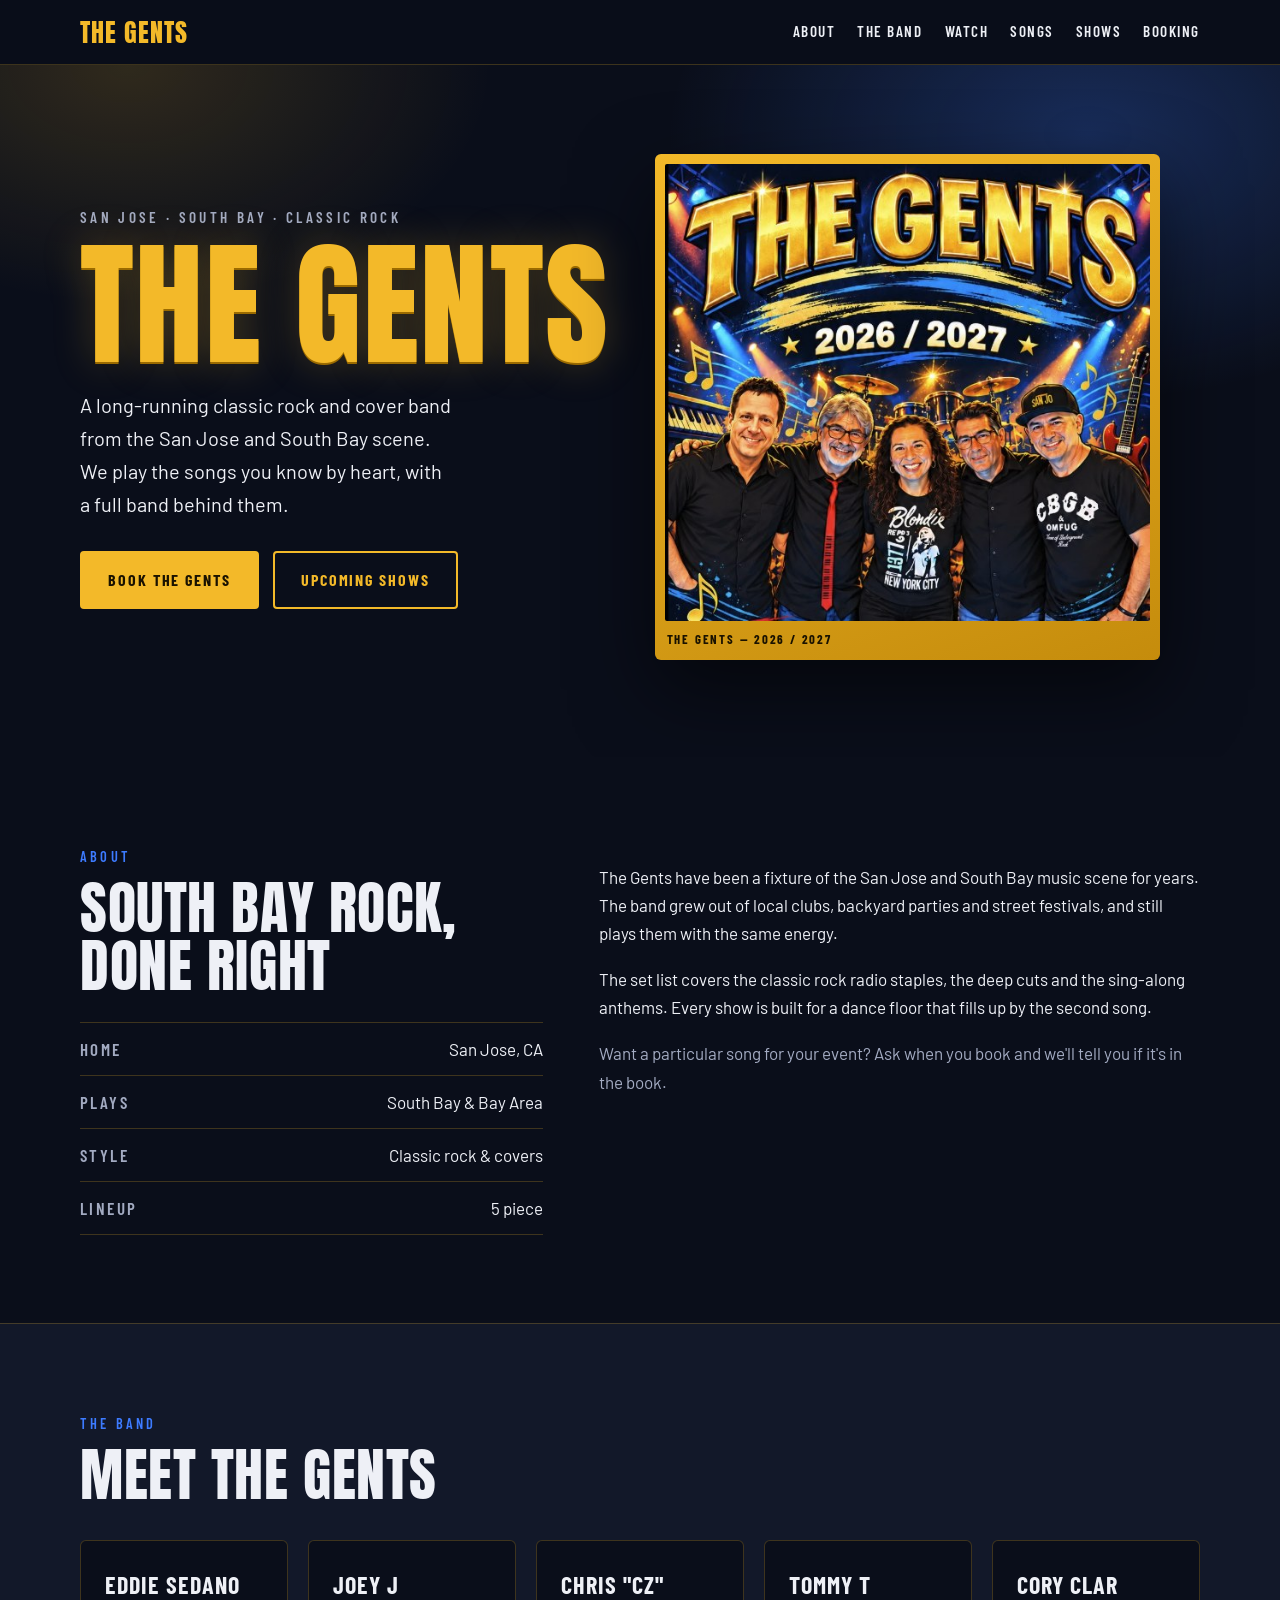
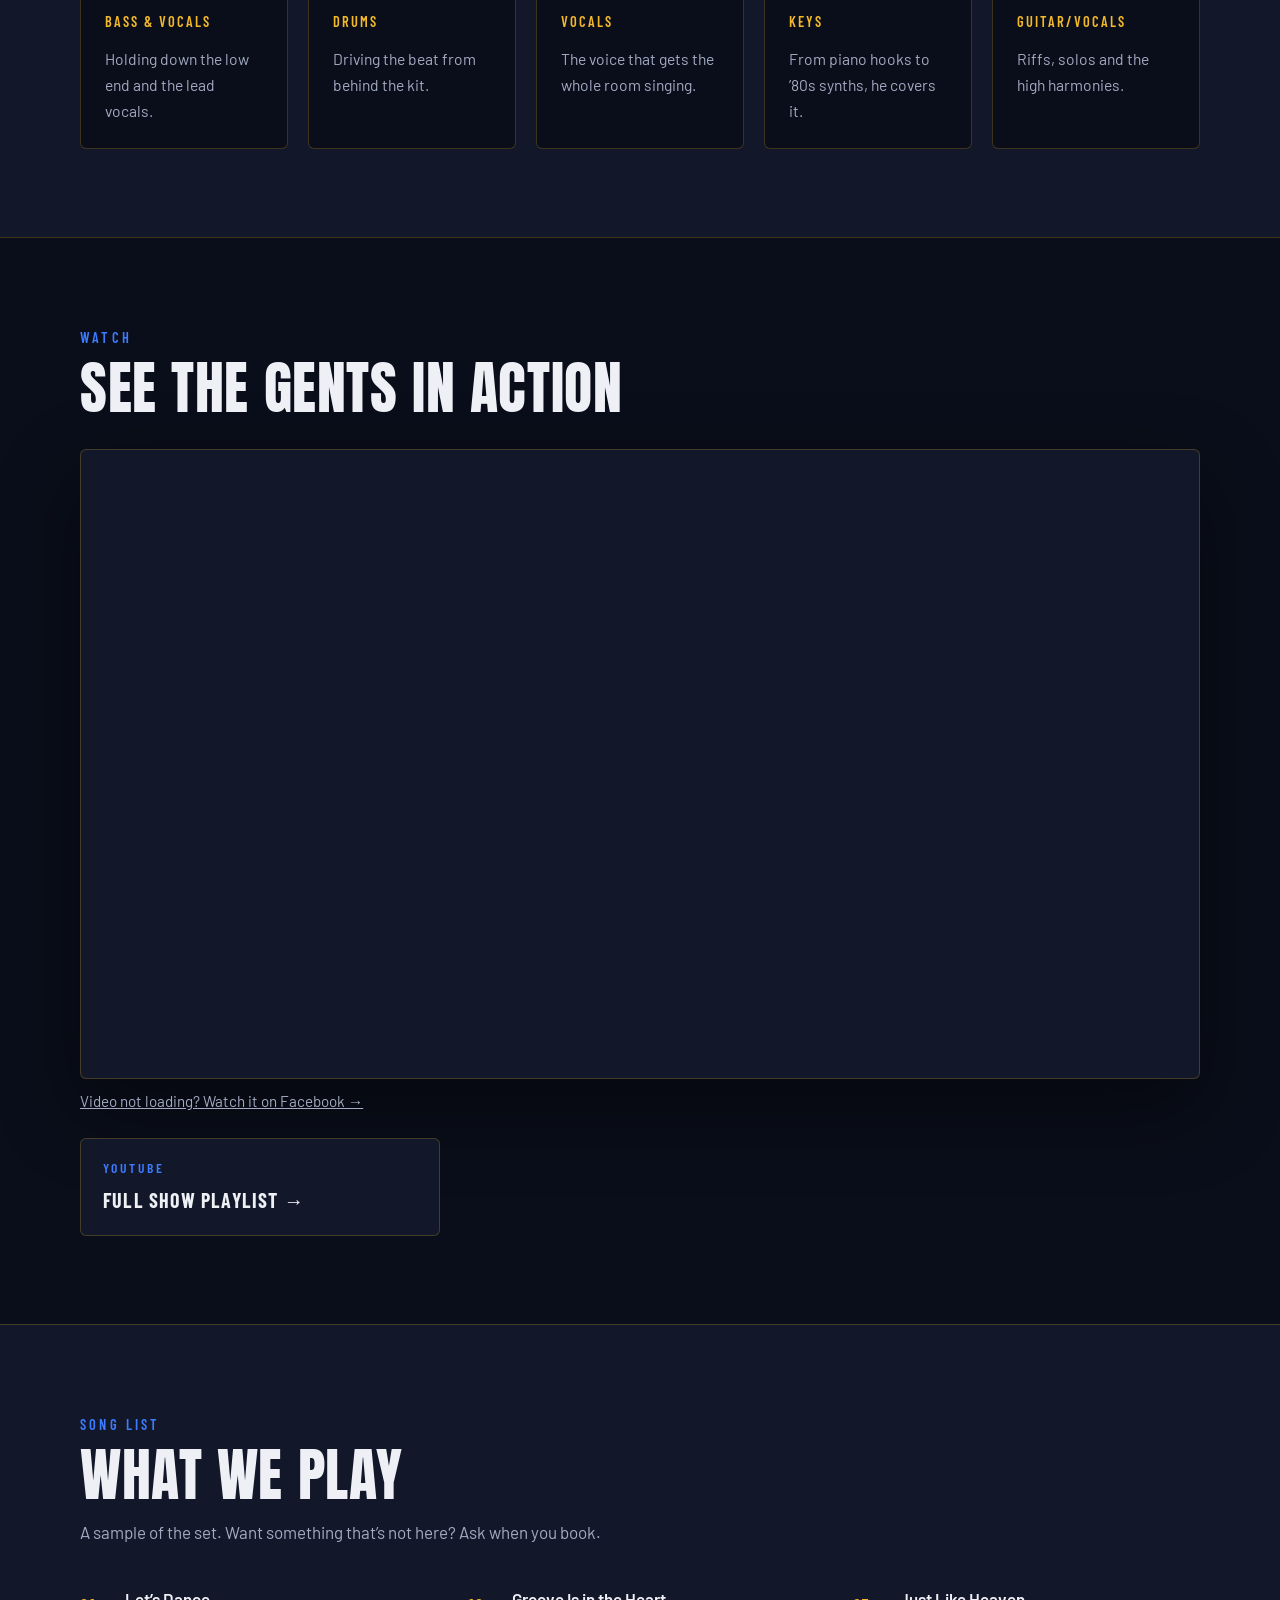
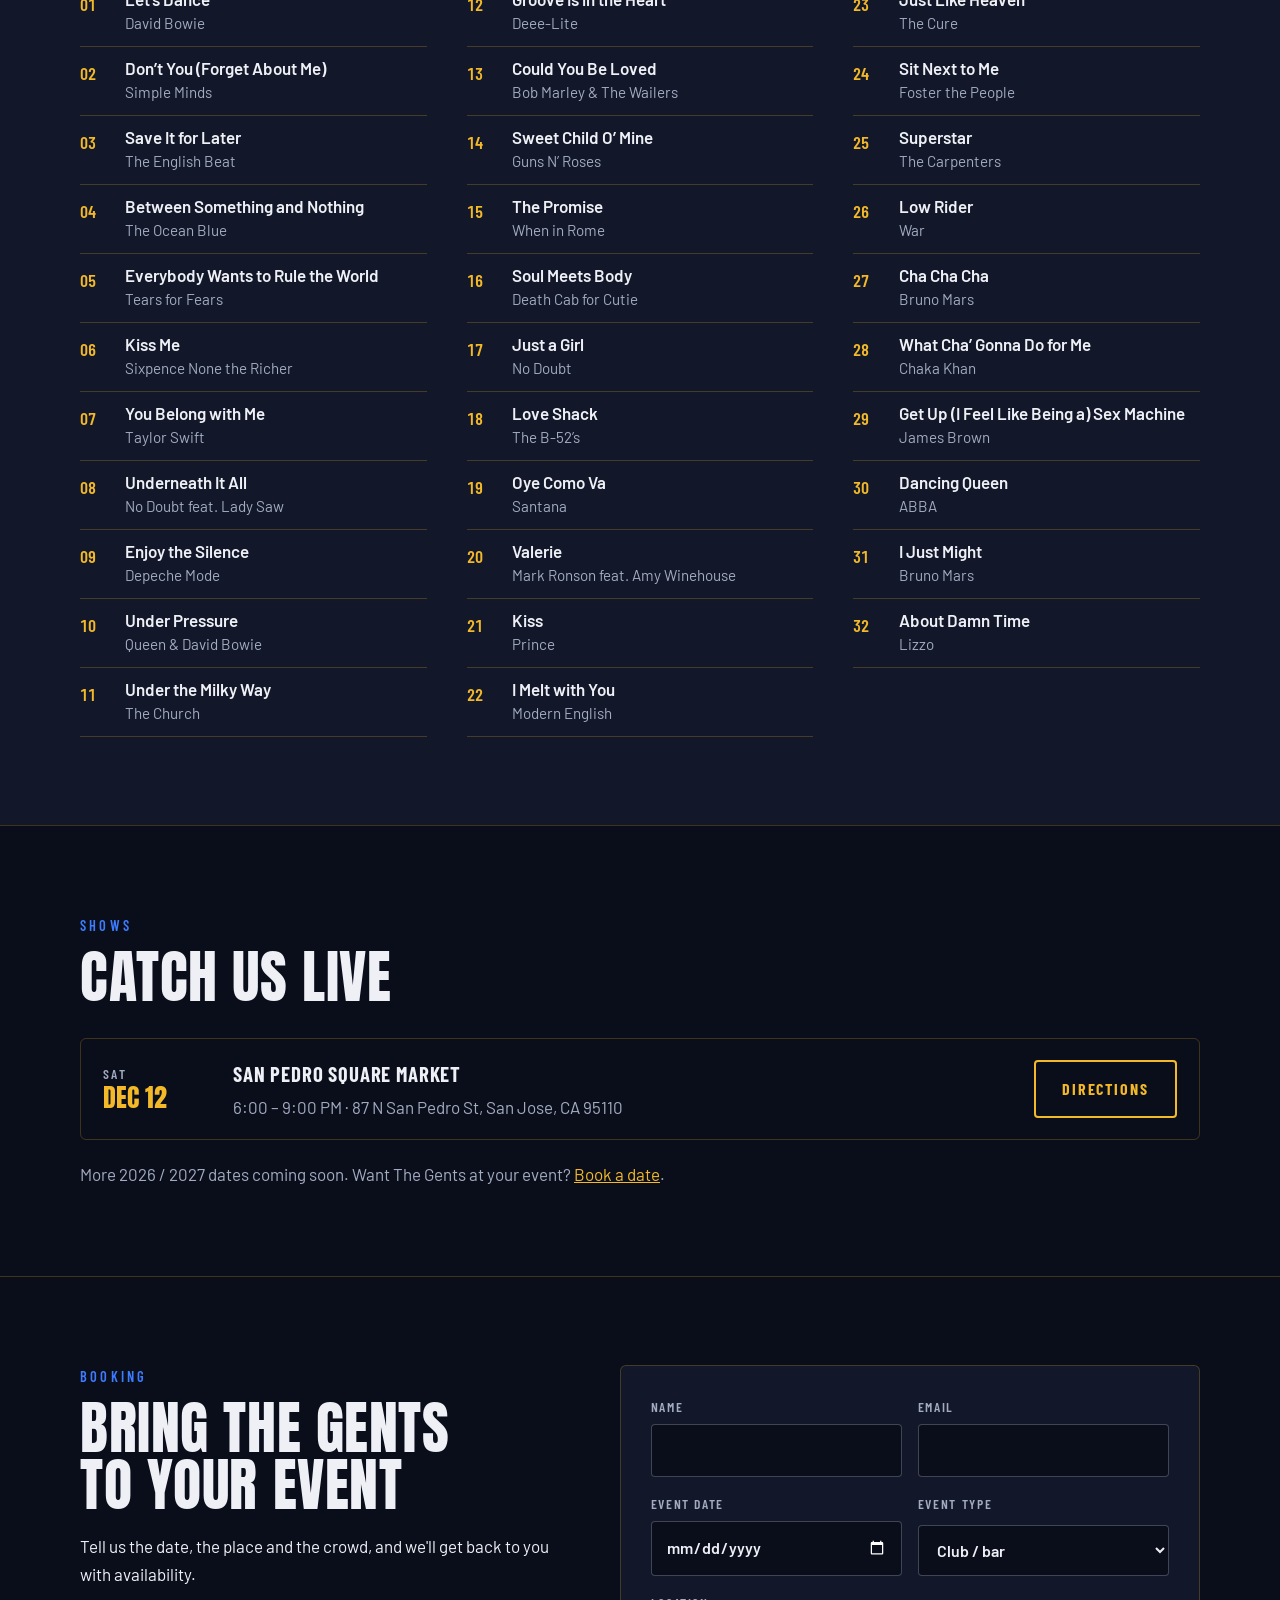
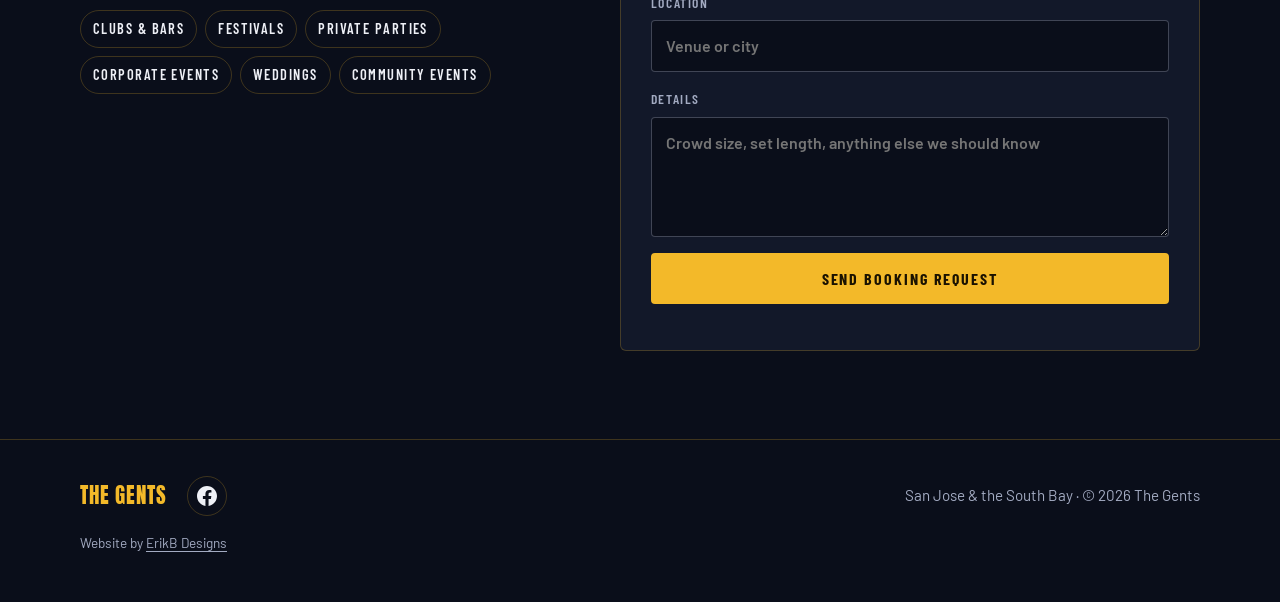
==== commit 1de9d4fd: "Updates CSS version" ====
--- a/index.html
+++ b/index.html
@@ -17,7 +17,7 @@
 <link rel="preconnect" href="https://fonts.googleapis.com">
 <link rel="preconnect" href="https://fonts.gstatic.com" crossorigin>
 <link href="https://fonts.googleapis.com/css2?family=Anton&family=Barlow:wght@400;500;600;700&family=Barlow+Condensed:wght@500;600;700&display=swap" rel="stylesheet">
-<link rel="stylesheet" href="css/styles.css">
+<link rel="stylesheet" href="css/styles.css?v=2026-11-16">
 </head>
 <body>
 
